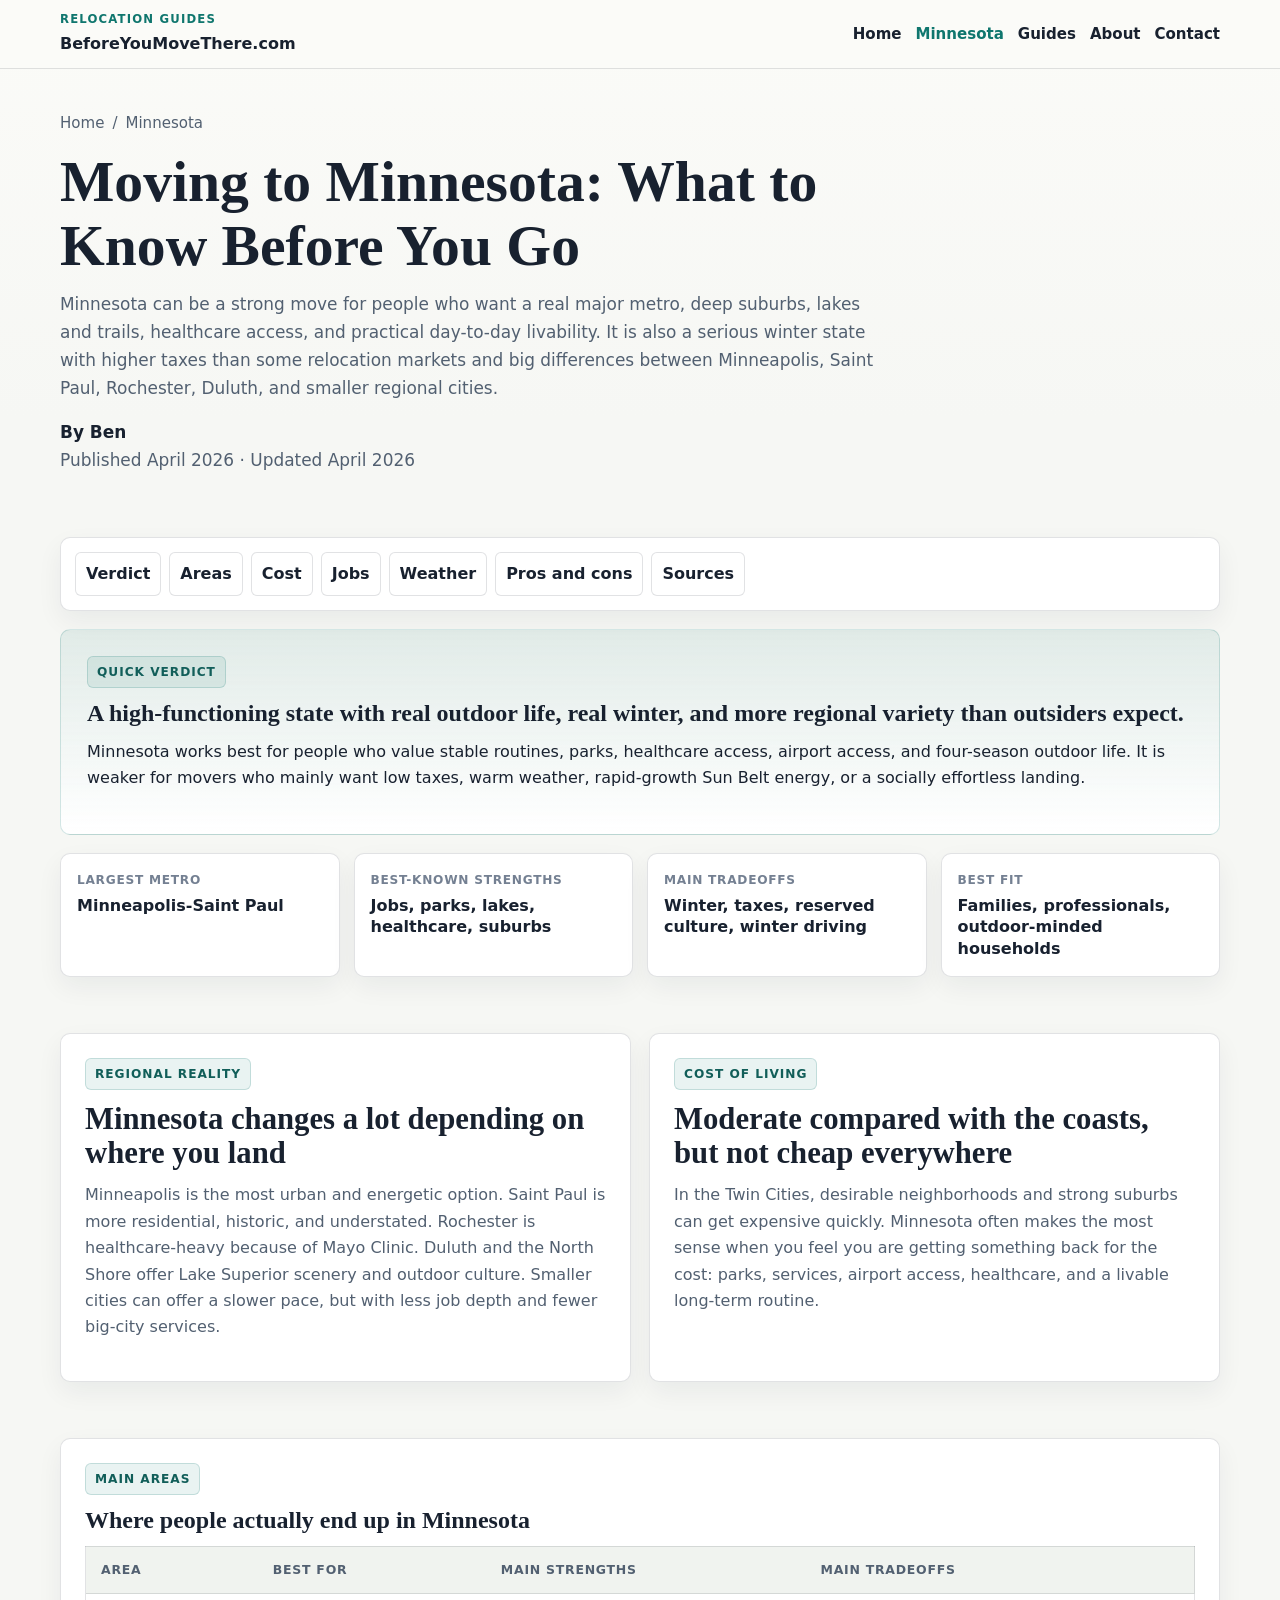
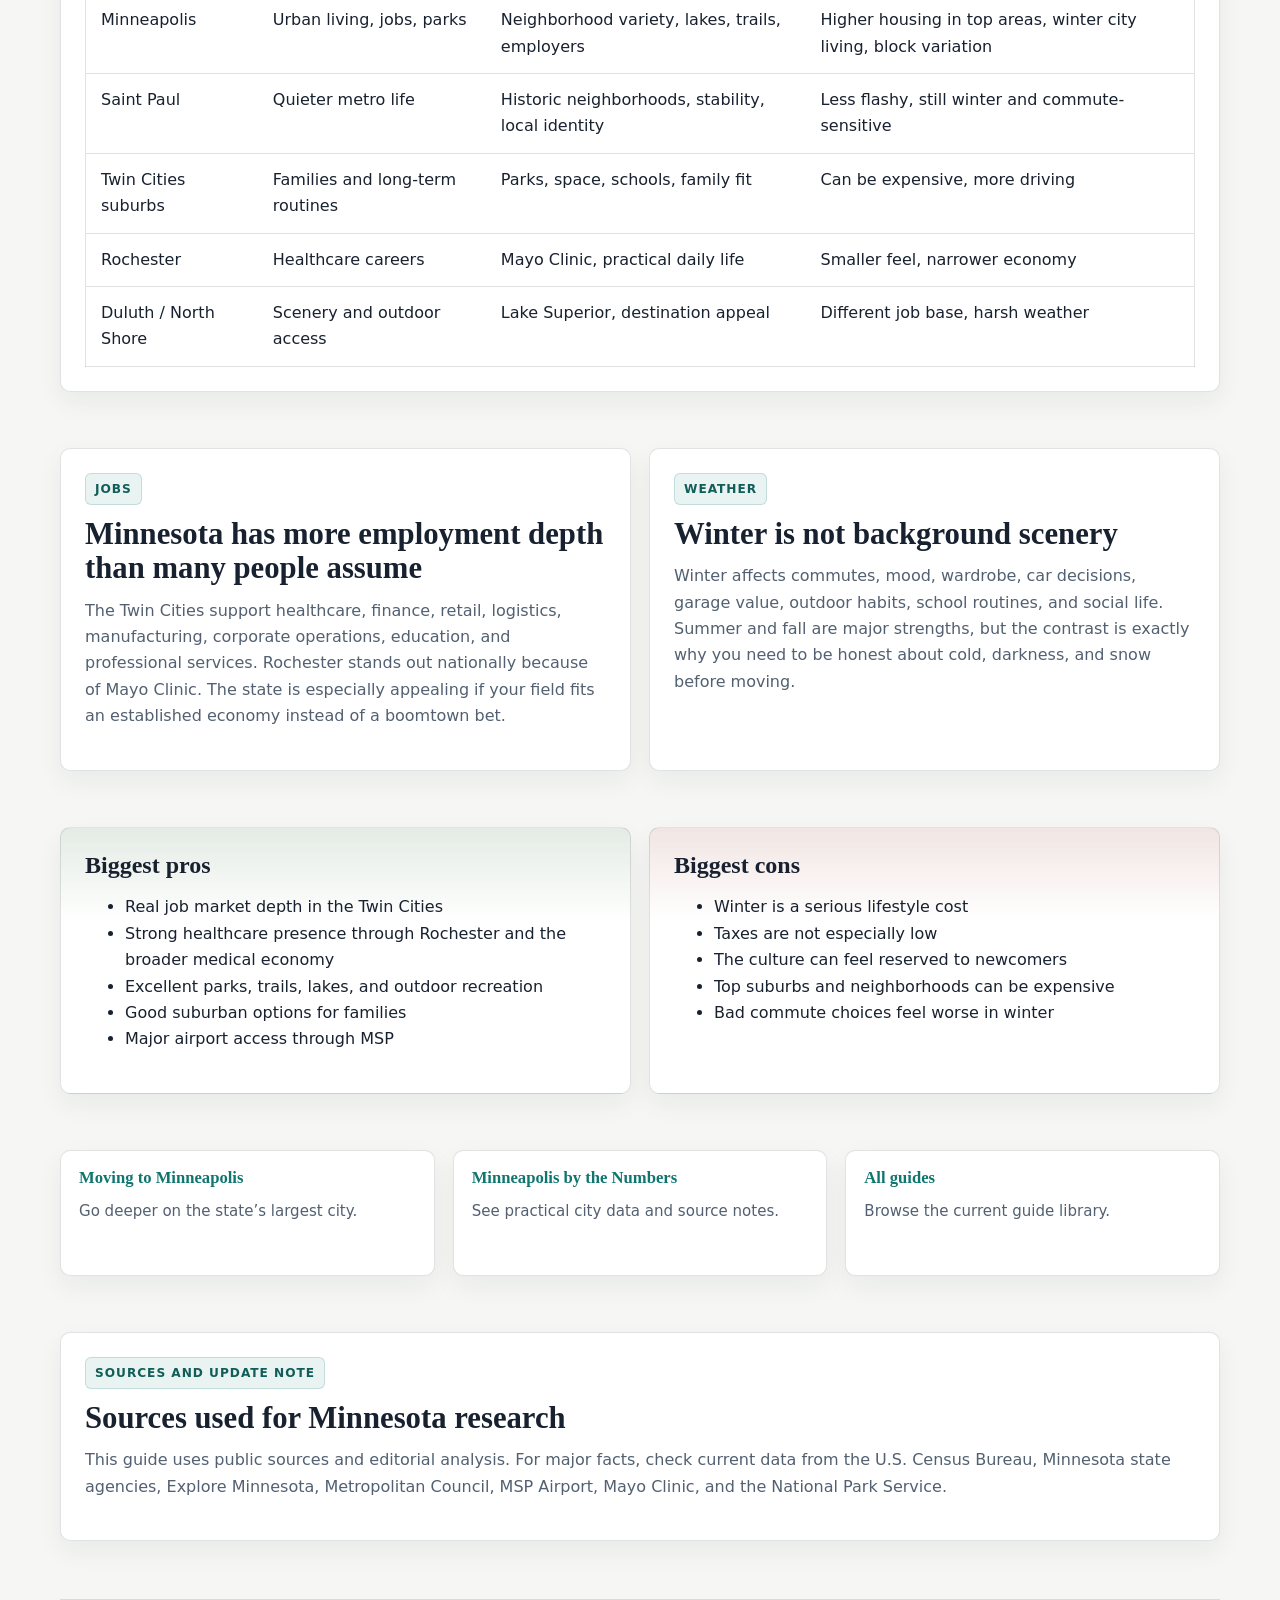
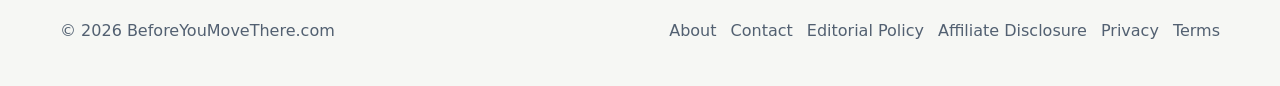
==== states/minnesota/index.html @ 9ef99ddd "Initial static site" ====
<!doctype html>
<html lang="en">
  <head>
    <meta charset="UTF-8" />
    <meta name="viewport" content="width=device-width, initial-scale=1.0" />
    <title>Moving to Minnesota: Cost, Jobs, Weather, Pros and Cons | Before You Move There</title>
    <meta name="description" content="Thinking about moving to Minnesota? Compare regions, cost of living, jobs, housing, weather, parks, taxes, and daily-life tradeoffs before you move." />
    <link rel="canonical" href="https://beforeyoumovethere.com/states/minnesota/" />
    <meta name="robots" content="index,follow" />
    <meta property="og:title" content="Moving to Minnesota: Cost, Jobs, Weather, Pros and Cons" />
    <meta property="og:description" content="A practical relocation guide to Minnesota regions, jobs, housing, weather, parks, attractions, and tradeoffs." />
    <meta property="og:type" content="article" />
    <meta property="og:url" content="https://beforeyoumovethere.com/states/minnesota/" />
    <link rel="stylesheet" href="/assets/css/main.css" />
  </head>
  <body>
    <header class="site-header">
      <div class="container header-inner">
        <a class="brand" href="/"><span class="brand-kicker">Relocation Guides</span><span class="brand-name">BeforeYouMoveThere.com</span></a>
        <nav class="nav" aria-label="Primary">
          <a href="/">Home</a>
          <a class="active" href="/states/minnesota/">Minnesota</a>
          <a href="/sitemap.html">Guides</a>
          <a href="/about.html">About</a>
          <a href="/contact.html">Contact</a>
        </nav>
      </div>
    </header>
    <main>
      <section class="page-header">
        <div class="container">
          <div class="breadcrumbs"><a href="/">Home</a><span>/</span><span>Minnesota</span></div>
          <h1>Moving to Minnesota: What to Know Before You Go</h1>
          <p>Minnesota can be a strong move for people who want a real major metro, deep suburbs, lakes and trails, healthcare access, and practical day-to-day livability. It is also a serious winter state with higher taxes than some relocation markets and big differences between Minneapolis, Saint Paul, Rochester, Duluth, and smaller regional cities.</p>
          <p class="mini-title"><strong>By Ben</strong><br />Published April 2026 · Updated April 2026</p>
        </div>
      </section>

      <section class="section">
        <div class="container section-stack">
          <nav class="toc card" aria-label="Page sections">
            <a href="#verdict">Verdict</a><a href="#areas">Areas</a><a href="#cost">Cost</a><a href="#jobs">Jobs</a><a href="#weather">Weather</a><a href="#pros-cons">Pros and cons</a><a href="#sources">Sources</a>
          </nav>
          <div class="highlight-panel" id="verdict">
            <span class="kicker">Quick verdict</span>
            <h2>A high-functioning state with real outdoor life, real winter, and more regional variety than outsiders expect.</h2>
            <p>Minnesota works best for people who value stable routines, parks, healthcare access, airport access, and four-season outdoor life. It is weaker for movers who mainly want low taxes, warm weather, rapid-growth Sun Belt energy, or a socially effortless landing.</p>
          </div>
          <div class="stat-grid">
            <div class="stat-box"><span class="stat-label">Largest metro</span><span class="stat-value">Minneapolis-Saint Paul</span></div>
            <div class="stat-box"><span class="stat-label">Best-known strengths</span><span class="stat-value">Jobs, parks, lakes, healthcare, suburbs</span></div>
            <div class="stat-box"><span class="stat-label">Main tradeoffs</span><span class="stat-value">Winter, taxes, reserved culture, winter driving</span></div>
            <div class="stat-box"><span class="stat-label">Best fit</span><span class="stat-value">Families, professionals, outdoor-minded households</span></div>
          </div>
        </div>
      </section>

      <section class="section">
        <div class="container grid-2">
          <article class="info-card prose" id="areas">
            <span class="kicker">Regional reality</span>
            <h2>Minnesota changes a lot depending on where you land</h2>
            <p>Minneapolis is the most urban and energetic option. Saint Paul is more residential, historic, and understated. Rochester is healthcare-heavy because of Mayo Clinic. Duluth and the North Shore offer Lake Superior scenery and outdoor culture. Smaller cities can offer a slower pace, but with less job depth and fewer big-city services.</p>
          </article>
          <article class="info-card prose" id="cost">
            <span class="kicker">Cost of living</span>
            <h2>Moderate compared with the coasts, but not cheap everywhere</h2>
            <p>In the Twin Cities, desirable neighborhoods and strong suburbs can get expensive quickly. Minnesota often makes the most sense when you feel you are getting something back for the cost: parks, services, airport access, healthcare, and a livable long-term routine.</p>
          </article>
        </div>
      </section>

      <section class="section">
        <div class="container">
          <div class="info-card" id="areas-table">
            <span class="kicker">Main areas</span>
            <h2>Where people actually end up in Minnesota</h2>
            <div class="data-table-wrap">
              <table class="data-table">
                <thead><tr><th>Area</th><th>Best for</th><th>Main strengths</th><th>Main tradeoffs</th></tr></thead>
                <tbody>
                  <tr><td>Minneapolis</td><td>Urban living, jobs, parks</td><td>Neighborhood variety, lakes, trails, employers</td><td>Higher housing in top areas, winter city living, block variation</td></tr>
                  <tr><td>Saint Paul</td><td>Quieter metro life</td><td>Historic neighborhoods, stability, local identity</td><td>Less flashy, still winter and commute-sensitive</td></tr>
                  <tr><td>Twin Cities suburbs</td><td>Families and long-term routines</td><td>Parks, space, schools, family fit</td><td>Can be expensive, more driving</td></tr>
                  <tr><td>Rochester</td><td>Healthcare careers</td><td>Mayo Clinic, practical daily life</td><td>Smaller feel, narrower economy</td></tr>
                  <tr><td>Duluth / North Shore</td><td>Scenery and outdoor access</td><td>Lake Superior, destination appeal</td><td>Different job base, harsh weather</td></tr>
                </tbody>
              </table>
            </div>
          </div>
        </div>
      </section>

      <section class="section">
        <div class="container grid-2">
          <article class="info-card prose" id="jobs">
            <span class="kicker">Jobs</span>
            <h2>Minnesota has more employment depth than many people assume</h2>
            <p>The Twin Cities support healthcare, finance, retail, logistics, manufacturing, corporate operations, education, and professional services. Rochester stands out nationally because of Mayo Clinic. The state is especially appealing if your field fits an established economy instead of a boomtown bet.</p>
          </article>
          <article class="info-card prose" id="weather">
            <span class="kicker">Weather</span>
            <h2>Winter is not background scenery</h2>
            <p>Winter affects commutes, mood, wardrobe, car decisions, garage value, outdoor habits, school routines, and social life. Summer and fall are major strengths, but the contrast is exactly why you need to be honest about cold, darkness, and snow before moving.</p>
          </article>
        </div>
      </section>

      <section class="section" id="pros-cons">
        <div class="container compare-grid">
          <div class="compare-card pros"><h2>Biggest pros</h2><ul><li>Real job market depth in the Twin Cities</li><li>Strong healthcare presence through Rochester and the broader medical economy</li><li>Excellent parks, trails, lakes, and outdoor recreation</li><li>Good suburban options for families</li><li>Major airport access through MSP</li></ul></div>
          <div class="compare-card cons"><h2>Biggest cons</h2><ul><li>Winter is a serious lifestyle cost</li><li>Taxes are not especially low</li><li>The culture can feel reserved to newcomers</li><li>Top suburbs and neighborhoods can be expensive</li><li>Bad commute choices feel worse in winter</li></ul></div>
        </div>
      </section>

      <section class="section">
        <div class="container grid-3">
          <article class="card topic-card"><h3><a href="/states/minnesota/minneapolis/">Moving to Minneapolis</a></h3><p>Go deeper on the state’s largest city.</p></article>
          <article class="card topic-card"><h3><a href="/states/minnesota/minneapolis-data/">Minneapolis by the Numbers</a></h3><p>See practical city data and source notes.</p></article>
          <article class="card topic-card"><h3><a href="/sitemap.html">All guides</a></h3><p>Browse the current guide library.</p></article>
        </div>
      </section>

      <section class="section" id="sources">
        <div class="container">
          <article class="info-card prose">
            <span class="kicker">Sources and update note</span>
            <h2>Sources used for Minnesota research</h2>
            <p>This guide uses public sources and editorial analysis. For major facts, check current data from the U.S. Census Bureau, Minnesota state agencies, Explore Minnesota, Metropolitan Council, MSP Airport, Mayo Clinic, and the National Park Service.</p>
          </article>
        </div>
      </section>
    </main>
    <footer class="site-footer"><div class="container footer-inner"><div>© 2026 BeforeYouMoveThere.com</div><nav class="footer-nav" aria-label="Footer"><a href="/about.html">About</a><a href="/contact.html">Contact</a><a href="/editorial-policy.html">Editorial Policy</a><a href="/affiliate-disclosure.html">Affiliate Disclosure</a><a href="/privacy.html">Privacy</a><a href="/terms.html">Terms</a></nav></div></footer>
  </body>
</html>
---- assets/css/main.css ----
:root {
  --bg: #f6f7f4;
  --bg-alt: #ffffff;
  --bg-soft: #eef3ef;
  --card: #ffffff;
  --text: #18212f;
  --muted: #526071;
  --muted-2: #748092;
  --border: rgba(24, 33, 47, 0.13);
  --border-strong: rgba(24, 33, 47, 0.22);
  --accent: #0f766e;
  --accent-dark: #115e59;
  --accent-faint: rgba(15, 118, 110, 0.09);
  --warning: #b45309;
  --warning-faint: rgba(180, 83, 9, 0.1);
  --success-faint: rgba(22, 101, 52, 0.08);
  --danger-faint: rgba(185, 28, 28, 0.08);
  --shadow-soft: 0 10px 26px rgba(24, 33, 47, 0.06);
  --radius-lg: 10px;
  --radius-md: 8px;
  --radius-sm: 6px;
  --max: 1160px;
}

*,
*::before,
*::after {
  box-sizing: border-box;
}

html {
  scroll-behavior: smooth;
}

body {
  margin: 0;
  font-family: Inter, system-ui, -apple-system, BlinkMacSystemFont, "Segoe UI", sans-serif;
  color: var(--text);
  background: linear-gradient(180deg, #fbfbf8 0%, var(--bg) 420px);
  line-height: 1.65;
}

a {
  color: var(--accent);
  text-decoration: none;
}

a:hover {
  text-decoration: underline;
}

img {
  display: block;
  max-width: 100%;
}

h1,
h2,
h3,
h4 {
  margin: 0 0 12px;
  font-family: "Source Serif 4", Georgia, serif;
  line-height: 1.12;
  letter-spacing: 0;
}

p {
  margin: 0 0 16px;
}

strong {
  color: var(--text);
}

.container {
  width: min(var(--max), calc(100% - 32px));
  margin: 0 auto;
}

.site-header {
  position: sticky;
  top: 0;
  z-index: 20;
  background: rgba(251, 251, 248, 0.94);
  border-bottom: 1px solid var(--border);
  backdrop-filter: blur(10px);
}

.header-inner {
  display: flex;
  align-items: center;
  justify-content: space-between;
  gap: 20px;
  min-height: 68px;
}

.brand {
  display: flex;
  flex-direction: column;
  gap: 2px;
}

.brand-kicker {
  color: var(--accent);
  font-size: 0.73rem;
  font-weight: 800;
  letter-spacing: 0.1em;
  text-transform: uppercase;
}

.brand-name {
  color: var(--text);
  font-weight: 850;
}

.nav,
.footer-nav {
  display: flex;
  flex-wrap: wrap;
  gap: 8px 14px;
}

.nav a {
  display: inline-flex;
  align-items: center;
  min-height: 36px;
  color: var(--text);
  font-size: 0.94rem;
  font-weight: 750;
}

.nav a.active,
.nav a:hover {
  color: var(--accent);
}

.hero {
  padding: 52px 0 24px;
}

.hero-grid {
  display: grid;
  grid-template-columns: minmax(0, 1.15fr) minmax(320px, 0.85fr);
  gap: 22px;
  align-items: start;
}

.hero-main h1,
.page-header h1 {
  max-width: 860px;
  font-size: clamp(2.15rem, 4.5vw, 4.25rem);
}

.hero-main p,
.page-header p {
  max-width: 820px;
  color: var(--muted);
  font-size: 1.06rem;
}

.kicker,
.eyebrow {
  display: inline-flex;
  width: fit-content;
  margin-bottom: 12px;
  padding: 5px 9px;
  border: 1px solid rgba(15, 118, 110, 0.18);
  border-radius: var(--radius-sm);
  background: var(--accent-faint);
  color: var(--accent-dark);
  font-size: 0.76rem;
  font-weight: 850;
  letter-spacing: 0.08em;
  text-transform: uppercase;
}

.card,
.info-card,
.compare-card,
.stat-box,
details,
.ad-slot,
.partner-box {
  background: var(--card);
  border: 1px solid var(--border);
  border-radius: var(--radius-lg);
  box-shadow: var(--shadow-soft);
}

.panel,
.info-card,
.compare-card,
.partner-box {
  padding: 24px;
}

.hero-search {
  padding: 22px;
}

.hero-search label {
  display: block;
  margin-bottom: 6px;
  color: var(--muted);
  font-size: 0.82rem;
  font-weight: 800;
  text-transform: uppercase;
  letter-spacing: 0.06em;
}

.hero-search input,
.hero-search select {
  width: 100%;
  min-height: 46px;
  margin-bottom: 12px;
  padding: 0 12px;
  border: 1px solid var(--border-strong);
  border-radius: var(--radius-md);
  color: var(--text);
  background: #fff;
  font: inherit;
}

.btn {
  display: inline-flex;
  align-items: center;
  justify-content: center;
  min-height: 44px;
  padding: 0 16px;
  border: 1px solid transparent;
  border-radius: var(--radius-md);
  font-weight: 850;
  text-decoration: none;
  cursor: pointer;
}

.btn:hover {
  text-decoration: none;
}

.btn-primary {
  background: var(--accent);
  color: #fff;
}

.btn-primary:hover {
  background: var(--accent-dark);
}

.btn-secondary {
  background: #fff;
  border-color: var(--border-strong);
  color: var(--text);
}

.hero-actions {
  display: flex;
  flex-wrap: wrap;
  gap: 10px;
  margin-top: 20px;
}

.section {
  padding: 28px 0;
}

.section-lg {
  padding: 44px 0;
}

.section-stack {
  display: grid;
  gap: 18px;
}

.section-head {
  margin-bottom: 16px;
}

.section-head h2 {
  font-size: clamp(1.5rem, 2.4vw, 2.25rem);
}

.section-head p {
  max-width: 780px;
  color: var(--muted);
}

.grid-2,
.split {
  display: grid;
  grid-template-columns: repeat(2, minmax(0, 1fr));
  gap: 18px;
}

.grid-3 {
  display: grid;
  grid-template-columns: repeat(3, minmax(0, 1fr));
  gap: 18px;
}

.grid-4 {
  display: grid;
  grid-template-columns: repeat(4, minmax(0, 1fr));
  gap: 16px;
}

.stat-grid {
  display: grid;
  grid-template-columns: repeat(4, minmax(0, 1fr));
  gap: 14px;
}

.stat-box {
  padding: 16px;
}

.stat-label {
  display: block;
  margin-bottom: 5px;
  color: var(--muted-2);
  font-size: 0.76rem;
  font-weight: 850;
  letter-spacing: 0.06em;
  text-transform: uppercase;
}

.stat-value {
  display: block;
  color: var(--text);
  font-weight: 850;
  line-height: 1.35;
}

.compare-grid {
  display: grid;
  grid-template-columns: repeat(2, minmax(0, 1fr));
  gap: 18px;
}

.pros {
  background: linear-gradient(180deg, var(--success-faint), #fff 96px);
}

.cons {
  background: linear-gradient(180deg, var(--danger-faint), #fff 96px);
}

.highlight-panel {
  padding: 26px;
  border: 1px solid rgba(15, 118, 110, 0.18);
  border-radius: var(--radius-lg);
  background: linear-gradient(180deg, var(--accent-faint), #fff);
}

.prose {
  color: var(--text);
}

.prose p,
.prose li {
  color: var(--muted);
}

.prose h2 {
  font-size: clamp(1.45rem, 2.4vw, 2rem);
}

.prose h3 {
  margin-top: 22px;
  font-size: 1.15rem;
}

.page-header {
  padding: 42px 0 18px;
}

.breadcrumbs {
  display: flex;
  flex-wrap: wrap;
  gap: 8px;
  margin-bottom: 14px;
  color: var(--muted);
  font-size: 0.94rem;
}

.breadcrumbs a {
  color: var(--muted);
}

.mini-title,
.source-note {
  color: var(--muted-2);
  font-size: 0.92rem;
}

.toc {
  display: flex;
  flex-wrap: wrap;
  gap: 8px;
  padding: 14px;
}

.toc a {
  padding: 8px 10px;
  border: 1px solid var(--border);
  border-radius: var(--radius-sm);
  background: #fff;
  color: var(--text);
  font-weight: 750;
}

.data-table-wrap {
  overflow-x: auto;
}

.data-table {
  width: 100%;
  min-width: 760px;
  border-collapse: collapse;
  background: #fff;
  border: 1px solid var(--border);
}

.data-table th,
.data-table td {
  padding: 13px 15px;
  border-bottom: 1px solid var(--border);
  text-align: left;
  vertical-align: top;
}

.data-table th {
  background: #f0f3ef;
  color: var(--muted);
  font-size: 0.78rem;
  font-weight: 850;
  letter-spacing: 0.06em;
  text-transform: uppercase;
}

.data-table tr:last-child td {
  border-bottom: 0;
}

.topic-card {
  padding: 18px;
  min-height: 126px;
}

.topic-card h3 {
  font-size: 1.04rem;
}

.topic-card p {
  color: var(--muted);
  font-size: 0.94rem;
}

.ad-slot {
  display: flex;
  align-items: center;
  justify-content: center;
  min-height: 250px;
  color: var(--muted-2);
  font-size: 0.76rem;
  font-weight: 800;
  letter-spacing: 0.08em;
  text-transform: uppercase;
}

.partner-box {
  border-color: rgba(180, 83, 9, 0.22);
  background: linear-gradient(180deg, var(--warning-faint), #fff 120px);
}

.partner-box .kicker {
  color: var(--warning);
  border-color: rgba(180, 83, 9, 0.22);
  background: var(--warning-faint);
}

.cta {
  padding: 28px;
  text-align: center;
}

.cta p {
  max-width: 780px;
  margin-left: auto;
  margin-right: auto;
  color: var(--muted);
}

.site-footer {
  padding: 30px 0 42px;
  color: var(--muted);
}

.footer-inner {
  display: flex;
  flex-wrap: wrap;
  justify-content: space-between;
  gap: 14px;
  padding-top: 18px;
  border-top: 1px solid var(--border);
}

.footer-nav a {
  color: var(--muted);
}

@media (max-width: 960px) {
  .hero-grid,
  .grid-2,
  .grid-3,
  .grid-4,
  .split,
  .compare-grid,
  .stat-grid {
    grid-template-columns: 1fr;
  }
}

@media (max-width: 720px) {
  .header-inner {
    align-items: flex-start;
    flex-direction: column;
    padding: 14px 0;
  }

  .hero {
    padding-top: 34px;
  }

  .panel,
  .info-card,
  .compare-card,
  .highlight-panel,
  .partner-box,
  .cta {
    padding: 20px;
  }
}
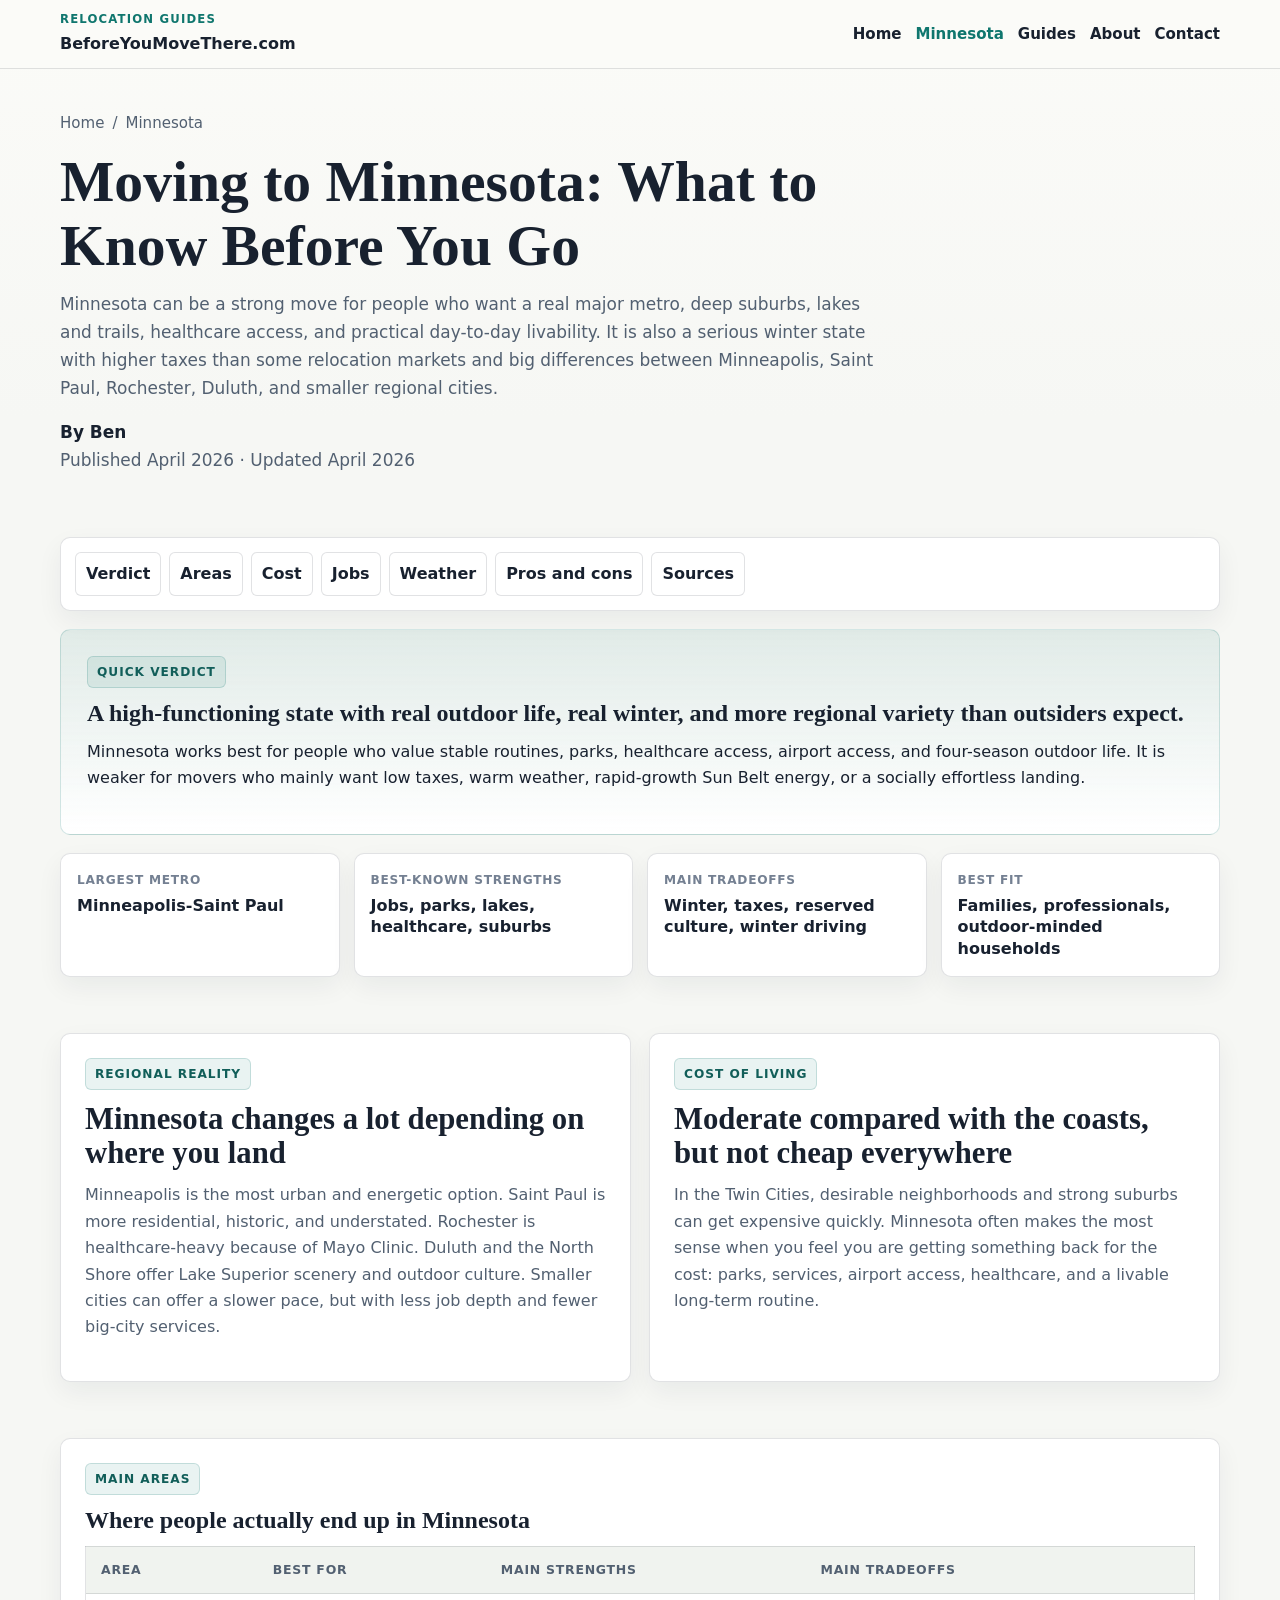
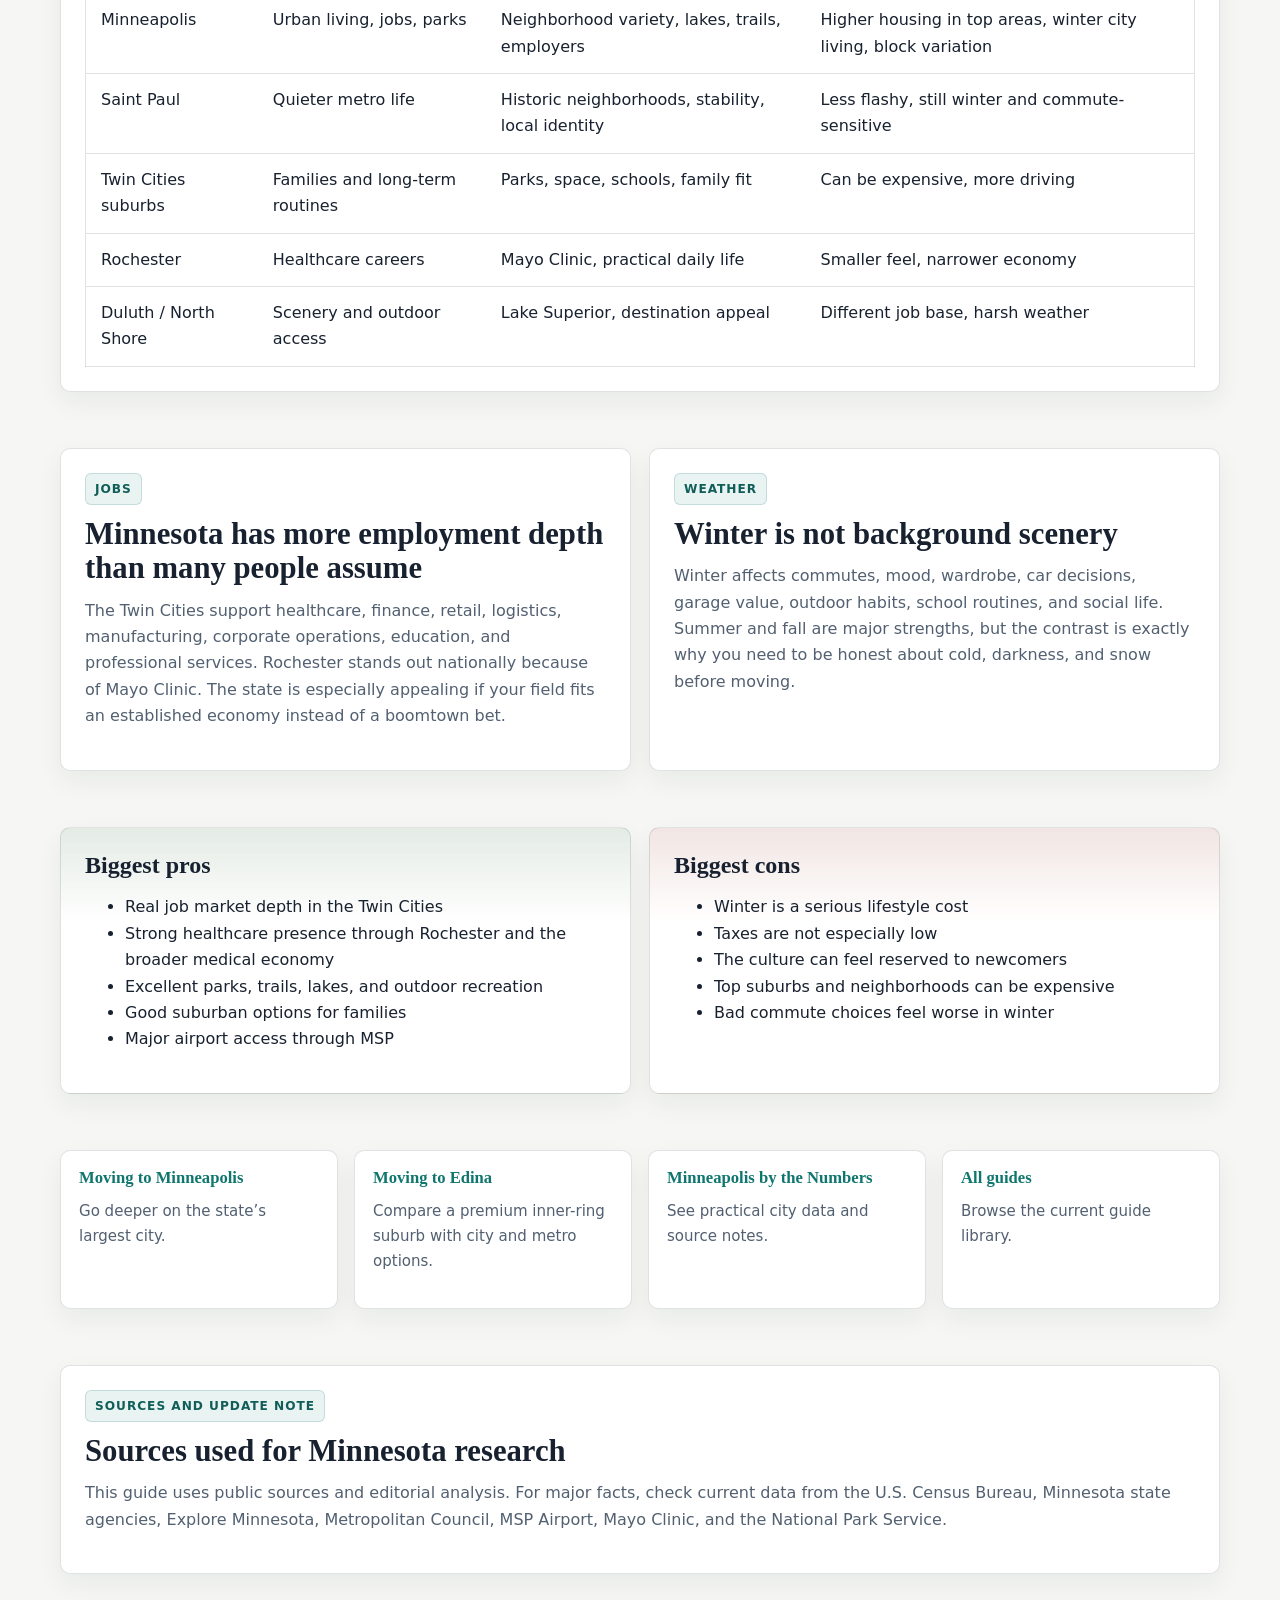
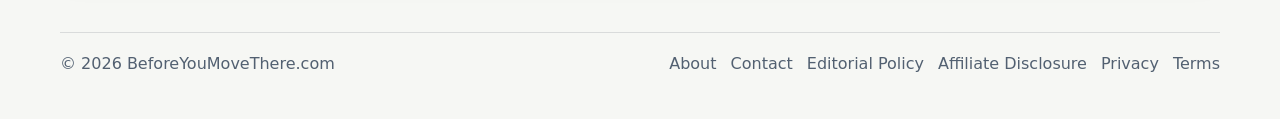
==== commit 656538e4: "Add Edina relocation guide" ====
--- a/states/minnesota/index.html
+++ b/states/minnesota/index.html
@@ -11,25 +11,25 @@
     <meta property="og:description" content="A practical relocation guide to Minnesota regions, jobs, housing, weather, parks, attractions, and tradeoffs." />
     <meta property="og:type" content="article" />
     <meta property="og:url" content="https://beforeyoumovethere.com/states/minnesota/" />
-    <link rel="stylesheet" href="/assets/css/main.css" />
+    <link rel="stylesheet" href="../../assets/css/main.css" />
   </head>
   <body>
     <header class="site-header">
       <div class="container header-inner">
-        <a class="brand" href="/"><span class="brand-kicker">Relocation Guides</span><span class="brand-name">BeforeYouMoveThere.com</span></a>
+        <a class="brand" href="../../index.html"><span class="brand-kicker">Relocation Guides</span><span class="brand-name">BeforeYouMoveThere.com</span></a>
         <nav class="nav" aria-label="Primary">
-          <a href="/">Home</a>
-          <a class="active" href="/states/minnesota/">Minnesota</a>
-          <a href="/sitemap.html">Guides</a>
-          <a href="/about.html">About</a>
-          <a href="/contact.html">Contact</a>
+          <a href="../../index.html">Home</a>
+          <a class="active" href="../../states/minnesota/index.html">Minnesota</a>
+          <a href="../../sitemap.html">Guides</a>
+          <a href="../../about.html">About</a>
+          <a href="../../contact.html">Contact</a>
         </nav>
       </div>
     </header>
     <main>
       <section class="page-header">
         <div class="container">
-          <div class="breadcrumbs"><a href="/">Home</a><span>/</span><span>Minnesota</span></div>
+          <div class="breadcrumbs"><a href="../../index.html">Home</a><span>/</span><span>Minnesota</span></div>
           <h1>Moving to Minnesota: What to Know Before You Go</h1>
           <p>Minnesota can be a strong move for people who want a real major metro, deep suburbs, lakes and trails, healthcare access, and practical day-to-day livability. It is also a serious winter state with higher taxes than some relocation markets and big differences between Minneapolis, Saint Paul, Rochester, Duluth, and smaller regional cities.</p>
           <p class="mini-title"><strong>By Ben</strong><br />Published April 2026 · Updated April 2026</p>
@@ -114,10 +114,11 @@
       </section>
 
       <section class="section">
-        <div class="container grid-3">
-          <article class="card topic-card"><h3><a href="/states/minnesota/minneapolis/">Moving to Minneapolis</a></h3><p>Go deeper on the state’s largest city.</p></article>
-          <article class="card topic-card"><h3><a href="/states/minnesota/minneapolis-data/">Minneapolis by the Numbers</a></h3><p>See practical city data and source notes.</p></article>
-          <article class="card topic-card"><h3><a href="/sitemap.html">All guides</a></h3><p>Browse the current guide library.</p></article>
+        <div class="container grid-4">
+          <article class="card topic-card"><h3><a href="../../states/minnesota/minneapolis/index.html">Moving to Minneapolis</a></h3><p>Go deeper on the state’s largest city.</p></article>
+          <article class="card topic-card"><h3><a href="../../states/minnesota/edina/index.html">Moving to Edina</a></h3><p>Compare a premium inner-ring suburb with city and metro options.</p></article>
+          <article class="card topic-card"><h3><a href="../../states/minnesota/minneapolis-data/index.html">Minneapolis by the Numbers</a></h3><p>See practical city data and source notes.</p></article>
+          <article class="card topic-card"><h3><a href="../../sitemap.html">All guides</a></h3><p>Browse the current guide library.</p></article>
         </div>
       </section>
 
@@ -131,6 +132,6 @@
         </div>
       </section>
     </main>
-    <footer class="site-footer"><div class="container footer-inner"><div>© 2026 BeforeYouMoveThere.com</div><nav class="footer-nav" aria-label="Footer"><a href="/about.html">About</a><a href="/contact.html">Contact</a><a href="/editorial-policy.html">Editorial Policy</a><a href="/affiliate-disclosure.html">Affiliate Disclosure</a><a href="/privacy.html">Privacy</a><a href="/terms.html">Terms</a></nav></div></footer>
+    <footer class="site-footer"><div class="container footer-inner"><div>© 2026 BeforeYouMoveThere.com</div><nav class="footer-nav" aria-label="Footer"><a href="../../about.html">About</a><a href="../../contact.html">Contact</a><a href="../../editorial-policy.html">Editorial Policy</a><a href="../../affiliate-disclosure.html">Affiliate Disclosure</a><a href="../../privacy.html">Privacy</a><a href="../../terms.html">Terms</a></nav></div></footer>
   </body>
 </html>
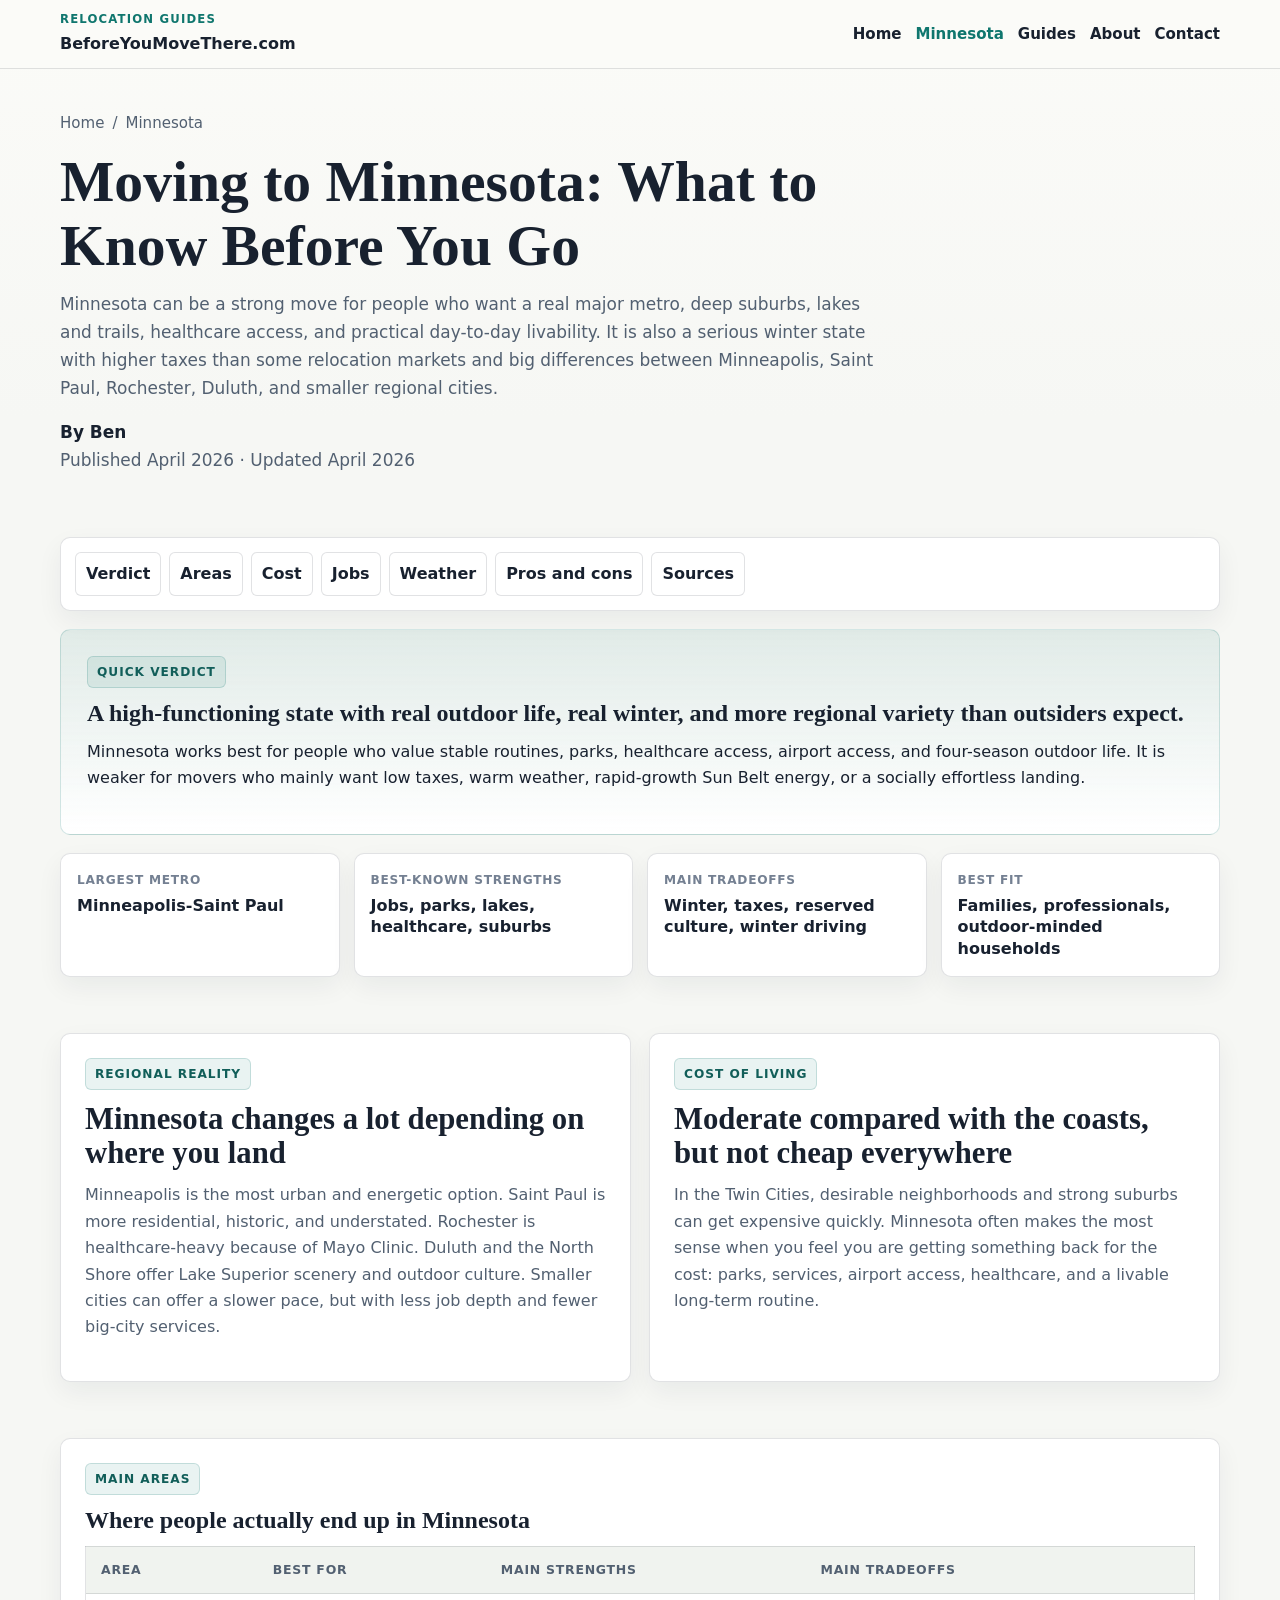
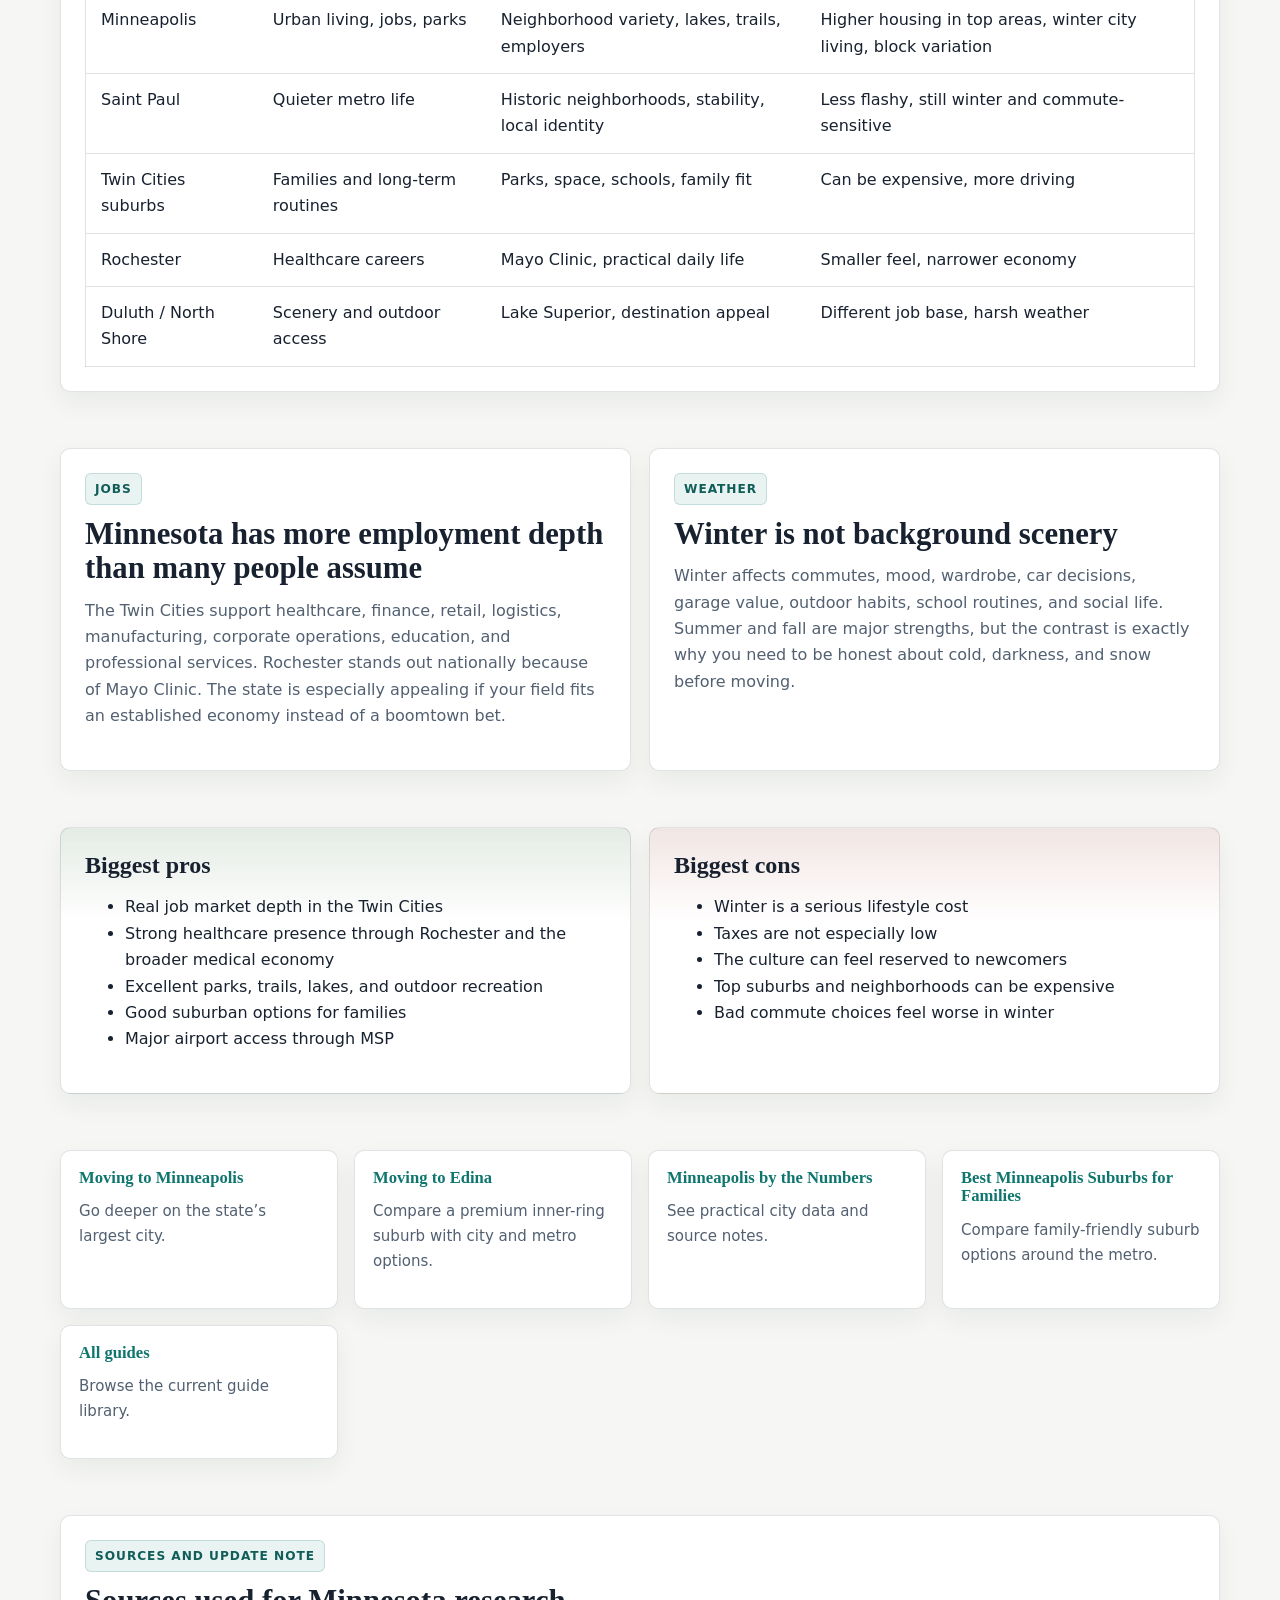
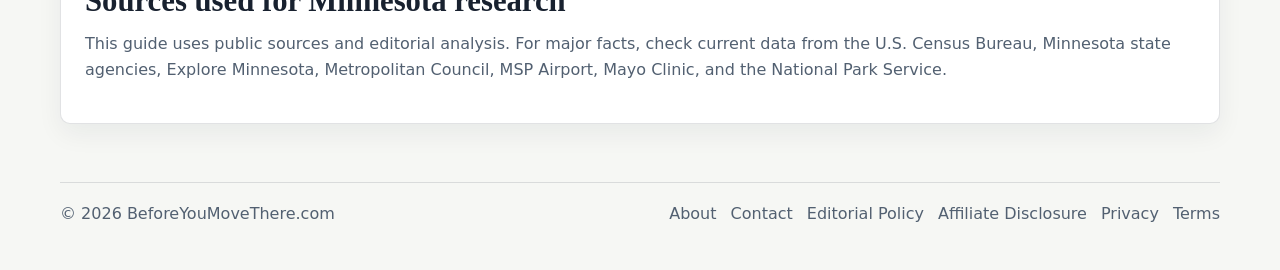
==== commit 4168fcfa: "Convert Minneapolis suburbs family guide" ====
--- a/states/minnesota/index.html
+++ b/states/minnesota/index.html
@@ -118,6 +118,7 @@
           <article class="card topic-card"><h3><a href="../../states/minnesota/minneapolis/index.html">Moving to Minneapolis</a></h3><p>Go deeper on the state’s largest city.</p></article>
           <article class="card topic-card"><h3><a href="../../states/minnesota/edina/index.html">Moving to Edina</a></h3><p>Compare a premium inner-ring suburb with city and metro options.</p></article>
           <article class="card topic-card"><h3><a href="../../states/minnesota/minneapolis-data/index.html">Minneapolis by the Numbers</a></h3><p>See practical city data and source notes.</p></article>
+          <article class="card topic-card"><h3><a href="../../suburbs/minneapolis/best-suburbs-for-families/index.html">Best Minneapolis Suburbs for Families</a></h3><p>Compare family-friendly suburb options around the metro.</p></article>
           <article class="card topic-card"><h3><a href="../../sitemap.html">All guides</a></h3><p>Browse the current guide library.</p></article>
         </div>
       </section>
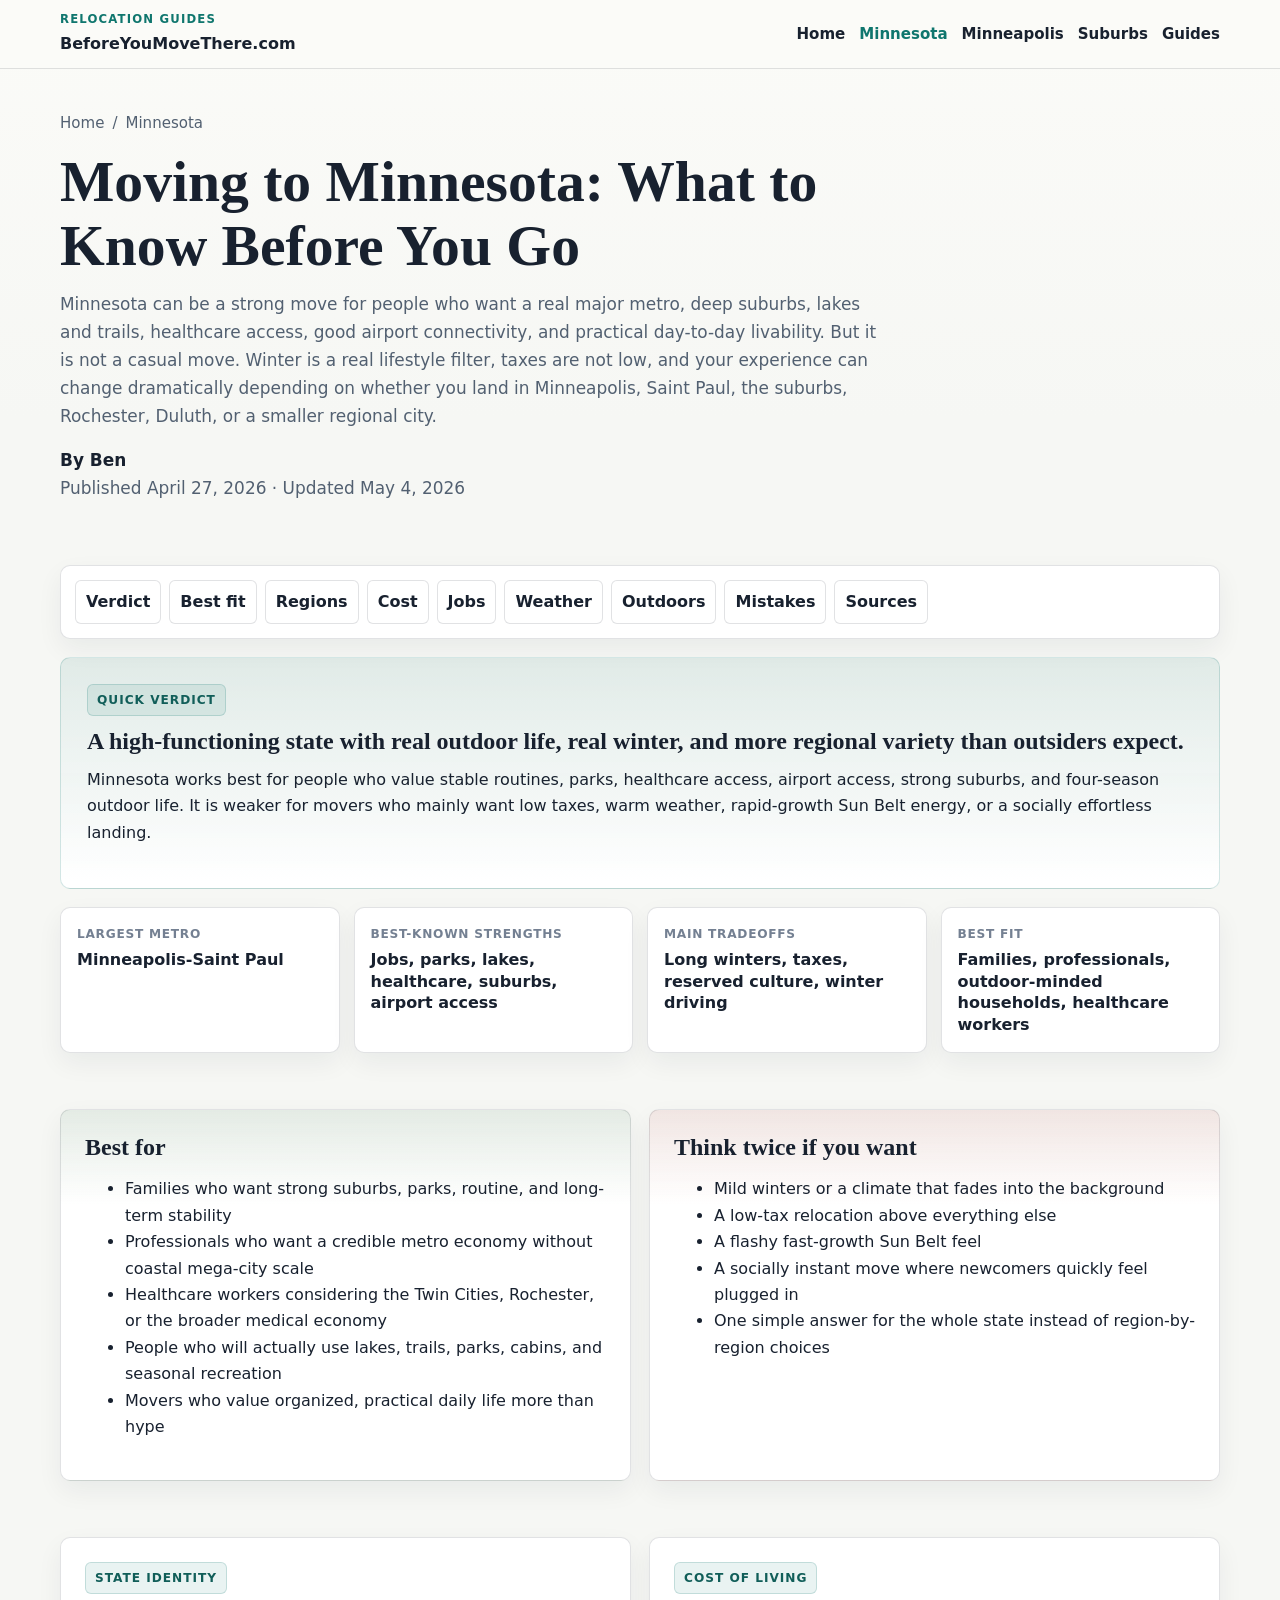
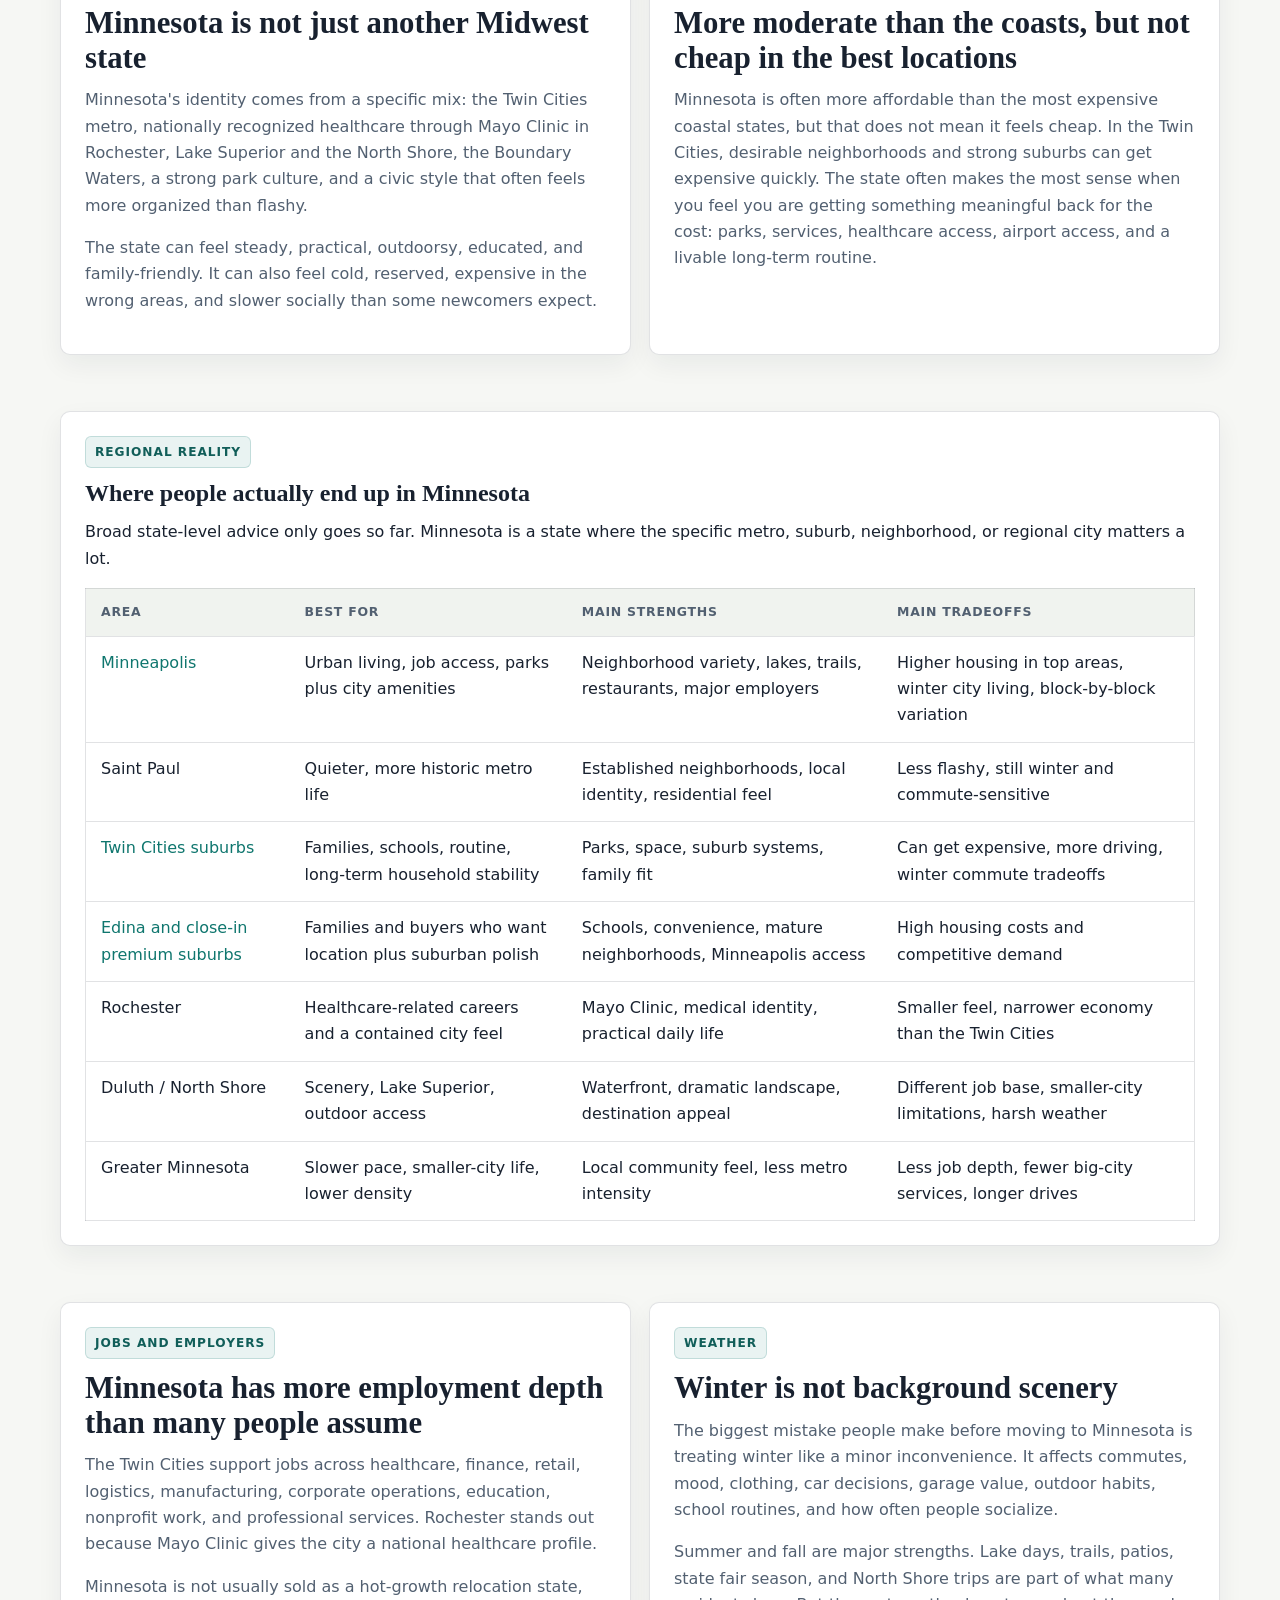
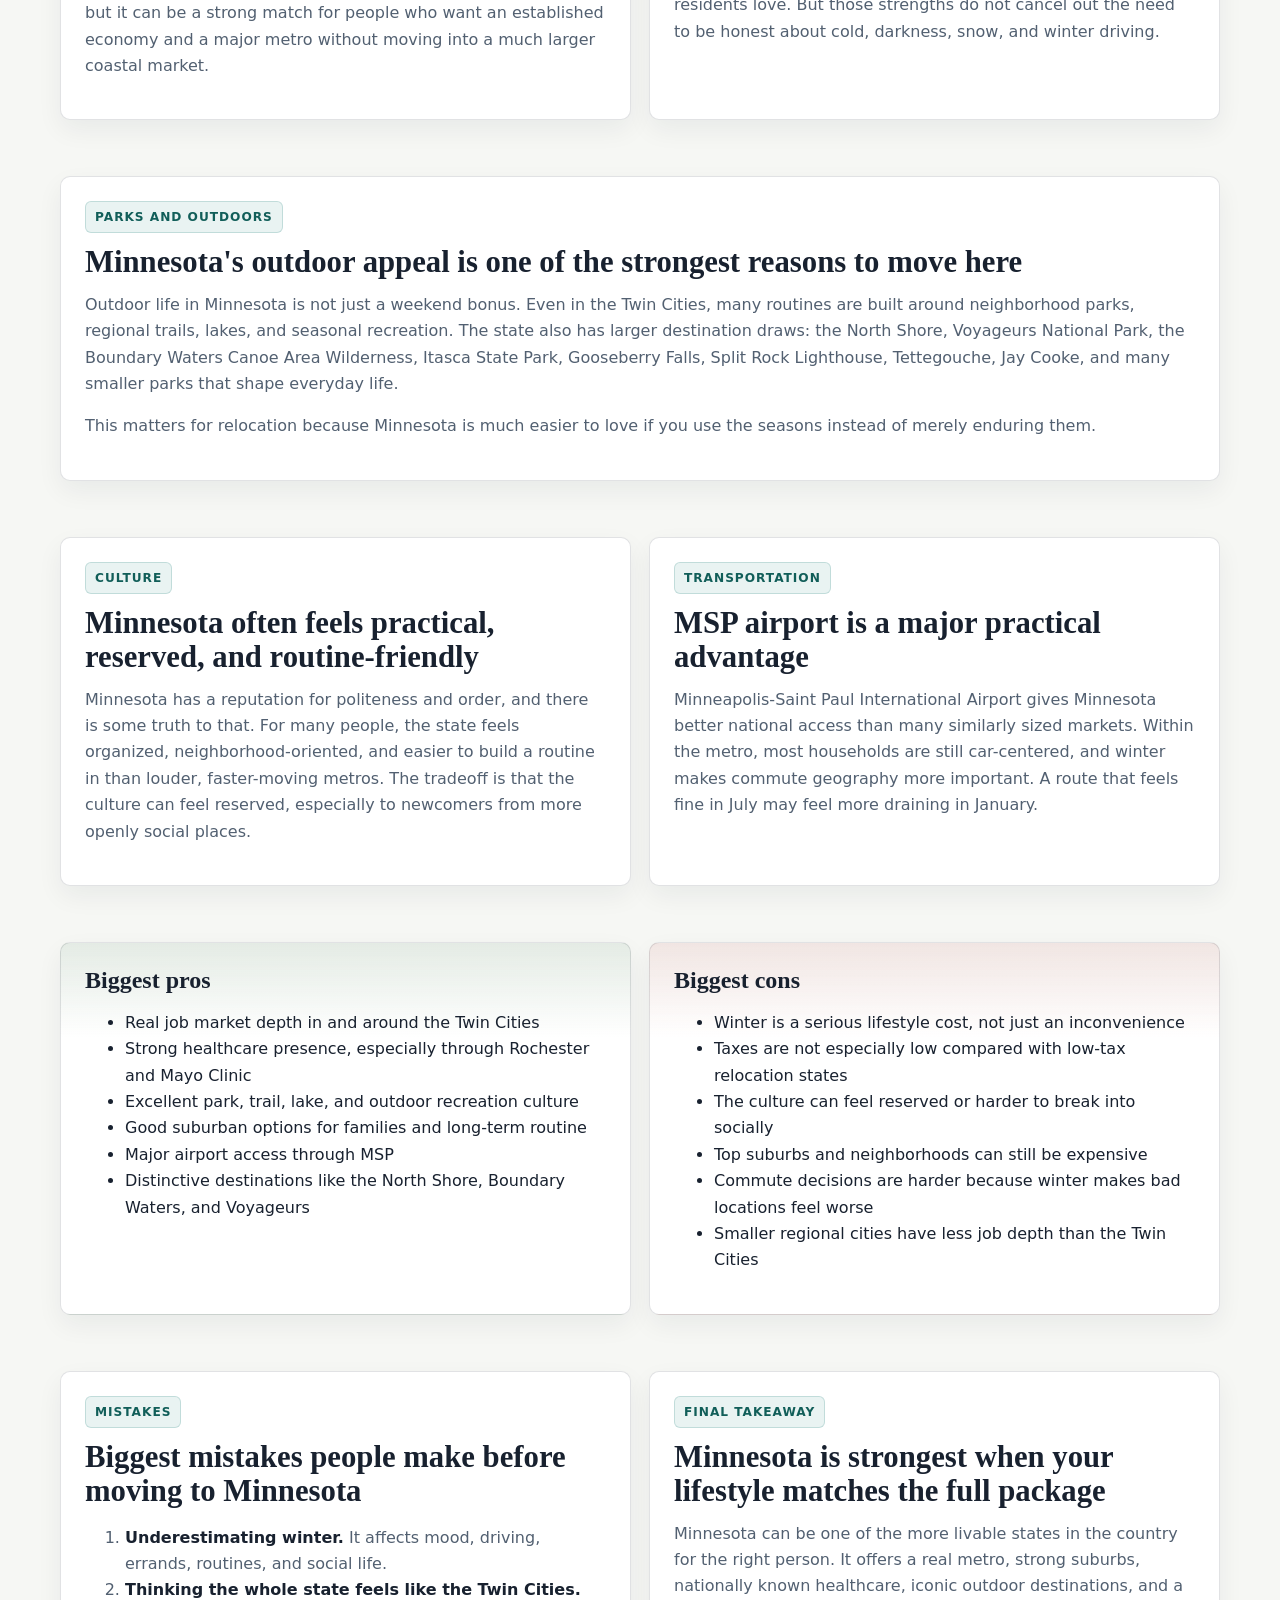
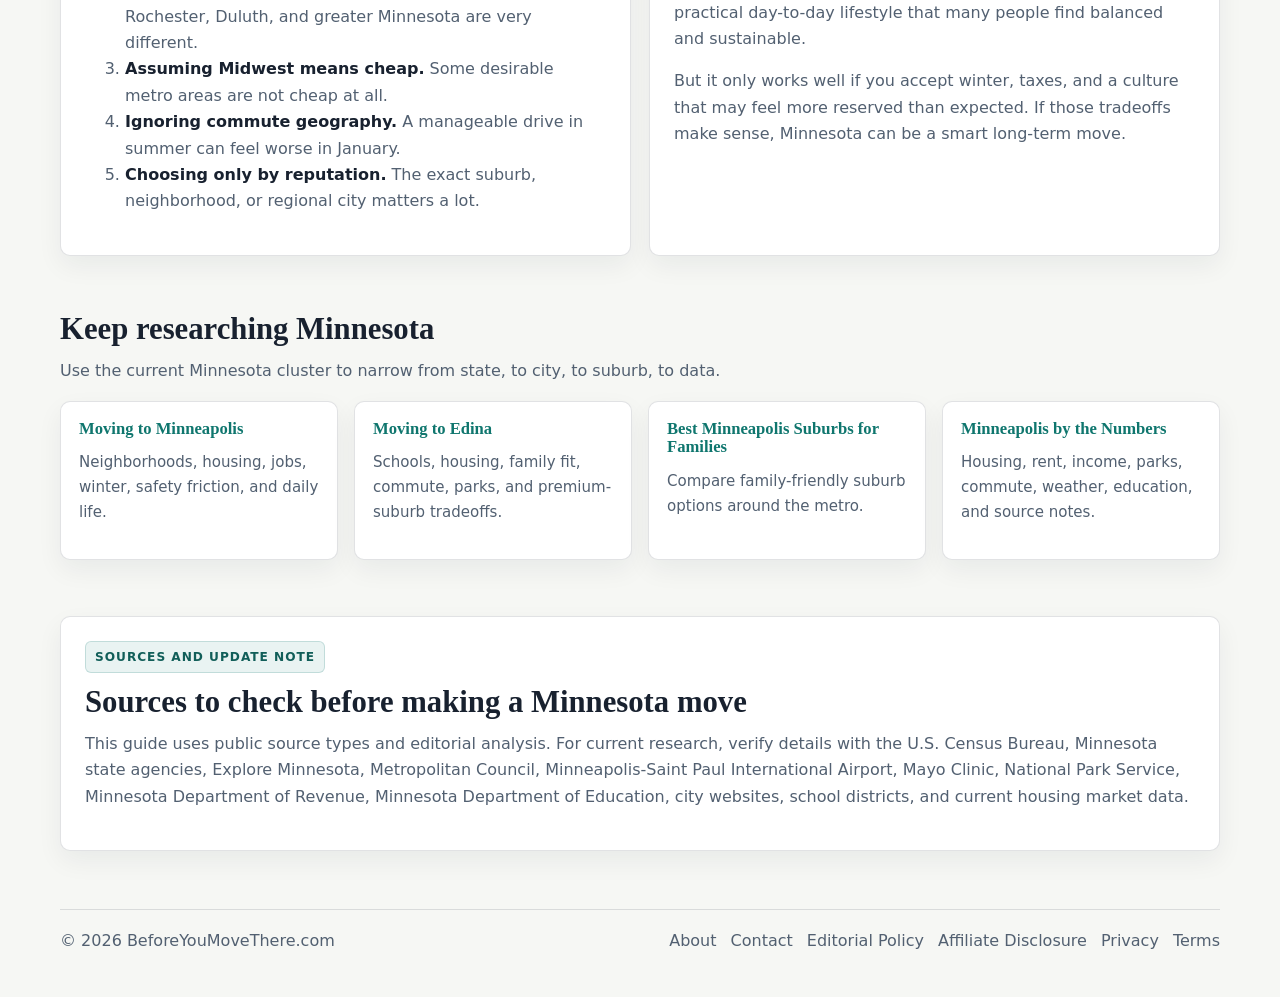
==== commit 02598967: "Improve Minnesota relocation guide" ====
--- a/states/minnesota/index.html
+++ b/states/minnesota/index.html
@@ -3,87 +3,227 @@
   <head>
     <meta charset="UTF-8" />
     <meta name="viewport" content="width=device-width, initial-scale=1.0" />
-    <title>Moving to Minnesota: Cost, Jobs, Weather, Pros and Cons | Before You Move There</title>
-    <meta name="description" content="Thinking about moving to Minnesota? Compare regions, cost of living, jobs, housing, weather, parks, taxes, and daily-life tradeoffs before you move." />
+    <title>Moving to Minnesota: Cost, Jobs, Weather, Regions and Pros and Cons | Before You Move There</title>
+    <meta name="description" content="Thinking about moving to Minnesota? Compare regions, cost of living, jobs, housing, weather, taxes, parks, major metros, suburbs, and daily-life tradeoffs before you move." />
     <link rel="canonical" href="https://beforeyoumovethere.com/states/minnesota/" />
     <meta name="robots" content="index,follow" />
-    <meta property="og:title" content="Moving to Minnesota: Cost, Jobs, Weather, Pros and Cons" />
-    <meta property="og:description" content="A practical relocation guide to Minnesota regions, jobs, housing, weather, parks, attractions, and tradeoffs." />
+    <meta property="og:title" content="Moving to Minnesota: Cost, Jobs, Weather, Regions and Pros and Cons" />
+    <meta property="og:description" content="A practical relocation guide to Minnesota regions, jobs, housing, weather, parks, attractions, taxes, and daily-life tradeoffs." />
     <meta property="og:type" content="article" />
     <meta property="og:url" content="https://beforeyoumovethere.com/states/minnesota/" />
     <link rel="stylesheet" href="../../assets/css/main.css" />
+    <script type="application/ld+json">
+      {
+        "@context": "https://schema.org",
+        "@type": "Article",
+        "headline": "Moving to Minnesota: What to Know Before You Go",
+        "description": "A practical relocation guide to Minnesota regions, jobs, housing, weather, parks, attractions, taxes, and daily-life tradeoffs.",
+        "author": { "@type": "Person", "name": "Ben" },
+        "publisher": { "@type": "Organization", "name": "BeforeYouMoveThere.com" },
+        "datePublished": "2026-04-27",
+        "dateModified": "2026-05-04",
+        "mainEntityOfPage": "https://beforeyoumovethere.com/states/minnesota/"
+      }
+    </script>
   </head>
   <body>
     <header class="site-header">
       <div class="container header-inner">
-        <a class="brand" href="../../index.html"><span class="brand-kicker">Relocation Guides</span><span class="brand-name">BeforeYouMoveThere.com</span></a>
+        <a class="brand" href="../../index.html">
+          <span class="brand-kicker">Relocation Guides</span>
+          <span class="brand-name">BeforeYouMoveThere.com</span>
+        </a>
         <nav class="nav" aria-label="Primary">
           <a href="../../index.html">Home</a>
           <a class="active" href="../../states/minnesota/index.html">Minnesota</a>
+          <a href="../../states/minnesota/minneapolis/index.html">Minneapolis</a>
+          <a href="../../suburbs/index.html">Suburbs</a>
           <a href="../../sitemap.html">Guides</a>
-          <a href="../../about.html">About</a>
-          <a href="../../contact.html">Contact</a>
         </nav>
       </div>
     </header>
+
     <main>
       <section class="page-header">
         <div class="container">
-          <div class="breadcrumbs"><a href="../../index.html">Home</a><span>/</span><span>Minnesota</span></div>
+          <div class="breadcrumbs">
+            <a href="../../index.html">Home</a>
+            <span>/</span>
+            <span>Minnesota</span>
+          </div>
           <h1>Moving to Minnesota: What to Know Before You Go</h1>
-          <p>Minnesota can be a strong move for people who want a real major metro, deep suburbs, lakes and trails, healthcare access, and practical day-to-day livability. It is also a serious winter state with higher taxes than some relocation markets and big differences between Minneapolis, Saint Paul, Rochester, Duluth, and smaller regional cities.</p>
-          <p class="mini-title"><strong>By Ben</strong><br />Published April 2026 · Updated April 2026</p>
+          <p>
+            Minnesota can be a strong move for people who want a real major metro, deep suburbs,
+            lakes and trails, healthcare access, good airport connectivity, and practical day-to-day livability.
+            But it is not a casual move. Winter is a real lifestyle filter, taxes are not low,
+            and your experience can change dramatically depending on whether you land in Minneapolis,
+            Saint Paul, the suburbs, Rochester, Duluth, or a smaller regional city.
+          </p>
+          <p class="mini-title"><strong>By Ben</strong><br />Published April 27, 2026 · Updated May 4, 2026</p>
         </div>
       </section>
 
       <section class="section">
         <div class="container section-stack">
           <nav class="toc card" aria-label="Page sections">
-            <a href="#verdict">Verdict</a><a href="#areas">Areas</a><a href="#cost">Cost</a><a href="#jobs">Jobs</a><a href="#weather">Weather</a><a href="#pros-cons">Pros and cons</a><a href="#sources">Sources</a>
+            <a href="#verdict">Verdict</a>
+            <a href="#fit">Best fit</a>
+            <a href="#regions">Regions</a>
+            <a href="#cost">Cost</a>
+            <a href="#jobs">Jobs</a>
+            <a href="#weather">Weather</a>
+            <a href="#outdoors">Outdoors</a>
+            <a href="#mistakes">Mistakes</a>
+            <a href="#sources">Sources</a>
           </nav>
+
           <div class="highlight-panel" id="verdict">
             <span class="kicker">Quick verdict</span>
             <h2>A high-functioning state with real outdoor life, real winter, and more regional variety than outsiders expect.</h2>
-            <p>Minnesota works best for people who value stable routines, parks, healthcare access, airport access, and four-season outdoor life. It is weaker for movers who mainly want low taxes, warm weather, rapid-growth Sun Belt energy, or a socially effortless landing.</p>
-          </div>
+            <p>
+              Minnesota works best for people who value stable routines, parks, healthcare access,
+              airport access, strong suburbs, and four-season outdoor life. It is weaker for movers
+              who mainly want low taxes, warm weather, rapid-growth Sun Belt energy, or a socially effortless landing.
+            </p>
+          </div>
+
           <div class="stat-grid">
-            <div class="stat-box"><span class="stat-label">Largest metro</span><span class="stat-value">Minneapolis-Saint Paul</span></div>
-            <div class="stat-box"><span class="stat-label">Best-known strengths</span><span class="stat-value">Jobs, parks, lakes, healthcare, suburbs</span></div>
-            <div class="stat-box"><span class="stat-label">Main tradeoffs</span><span class="stat-value">Winter, taxes, reserved culture, winter driving</span></div>
-            <div class="stat-box"><span class="stat-label">Best fit</span><span class="stat-value">Families, professionals, outdoor-minded households</span></div>
+            <div class="stat-box">
+              <span class="stat-label">Largest metro</span>
+              <span class="stat-value">Minneapolis-Saint Paul</span>
+            </div>
+            <div class="stat-box">
+              <span class="stat-label">Best-known strengths</span>
+              <span class="stat-value">Jobs, parks, lakes, healthcare, suburbs, airport access</span>
+            </div>
+            <div class="stat-box">
+              <span class="stat-label">Main tradeoffs</span>
+              <span class="stat-value">Long winters, taxes, reserved culture, winter driving</span>
+            </div>
+            <div class="stat-box">
+              <span class="stat-label">Best fit</span>
+              <span class="stat-value">Families, professionals, outdoor-minded households, healthcare workers</span>
+            </div>
+          </div>
+        </div>
+      </section>
+
+      <section class="section" id="fit">
+        <div class="container compare-grid">
+          <div class="compare-card pros">
+            <h2>Best for</h2>
+            <ul>
+              <li>Families who want strong suburbs, parks, routine, and long-term stability</li>
+              <li>Professionals who want a credible metro economy without coastal mega-city scale</li>
+              <li>Healthcare workers considering the Twin Cities, Rochester, or the broader medical economy</li>
+              <li>People who will actually use lakes, trails, parks, cabins, and seasonal recreation</li>
+              <li>Movers who value organized, practical daily life more than hype</li>
+            </ul>
+          </div>
+          <div class="compare-card cons">
+            <h2>Think twice if you want</h2>
+            <ul>
+              <li>Mild winters or a climate that fades into the background</li>
+              <li>A low-tax relocation above everything else</li>
+              <li>A flashy fast-growth Sun Belt feel</li>
+              <li>A socially instant move where newcomers quickly feel plugged in</li>
+              <li>One simple answer for the whole state instead of region-by-region choices</li>
+            </ul>
           </div>
         </div>
       </section>
 
       <section class="section">
         <div class="container grid-2">
-          <article class="info-card prose" id="areas">
-            <span class="kicker">Regional reality</span>
-            <h2>Minnesota changes a lot depending on where you land</h2>
-            <p>Minneapolis is the most urban and energetic option. Saint Paul is more residential, historic, and understated. Rochester is healthcare-heavy because of Mayo Clinic. Duluth and the North Shore offer Lake Superior scenery and outdoor culture. Smaller cities can offer a slower pace, but with less job depth and fewer big-city services.</p>
-          </article>
+          <article class="info-card prose">
+            <span class="kicker">State identity</span>
+            <h2>Minnesota is not just another Midwest state</h2>
+            <p>
+              Minnesota's identity comes from a specific mix: the Twin Cities metro,
+              nationally recognized healthcare through Mayo Clinic in Rochester, Lake Superior and the North Shore,
+              the Boundary Waters, a strong park culture, and a civic style that often feels more organized than flashy.
+            </p>
+            <p>
+              The state can feel steady, practical, outdoorsy, educated, and family-friendly.
+              It can also feel cold, reserved, expensive in the wrong areas, and slower socially than some newcomers expect.
+            </p>
+          </article>
+
           <article class="info-card prose" id="cost">
             <span class="kicker">Cost of living</span>
-            <h2>Moderate compared with the coasts, but not cheap everywhere</h2>
-            <p>In the Twin Cities, desirable neighborhoods and strong suburbs can get expensive quickly. Minnesota often makes the most sense when you feel you are getting something back for the cost: parks, services, airport access, healthcare, and a livable long-term routine.</p>
-          </article>
-        </div>
-      </section>
-
-      <section class="section">
+            <h2>More moderate than the coasts, but not cheap in the best locations</h2>
+            <p>
+              Minnesota is often more affordable than the most expensive coastal states, but that does not mean it feels cheap.
+              In the Twin Cities, desirable neighborhoods and strong suburbs can get expensive quickly.
+              The state often makes the most sense when you feel you are getting something meaningful back for the cost:
+              parks, services, healthcare access, airport access, and a livable long-term routine.
+            </p>
+          </article>
+        </div>
+      </section>
+
+      <section class="section" id="regions">
         <div class="container">
-          <div class="info-card" id="areas-table">
-            <span class="kicker">Main areas</span>
+          <div class="info-card">
+            <span class="kicker">Regional reality</span>
             <h2>Where people actually end up in Minnesota</h2>
+            <p>
+              Broad state-level advice only goes so far. Minnesota is a state where the specific metro,
+              suburb, neighborhood, or regional city matters a lot.
+            </p>
             <div class="data-table-wrap">
               <table class="data-table">
-                <thead><tr><th>Area</th><th>Best for</th><th>Main strengths</th><th>Main tradeoffs</th></tr></thead>
+                <thead>
+                  <tr>
+                    <th>Area</th>
+                    <th>Best for</th>
+                    <th>Main strengths</th>
+                    <th>Main tradeoffs</th>
+                  </tr>
+                </thead>
                 <tbody>
-                  <tr><td>Minneapolis</td><td>Urban living, jobs, parks</td><td>Neighborhood variety, lakes, trails, employers</td><td>Higher housing in top areas, winter city living, block variation</td></tr>
-                  <tr><td>Saint Paul</td><td>Quieter metro life</td><td>Historic neighborhoods, stability, local identity</td><td>Less flashy, still winter and commute-sensitive</td></tr>
-                  <tr><td>Twin Cities suburbs</td><td>Families and long-term routines</td><td>Parks, space, schools, family fit</td><td>Can be expensive, more driving</td></tr>
-                  <tr><td>Rochester</td><td>Healthcare careers</td><td>Mayo Clinic, practical daily life</td><td>Smaller feel, narrower economy</td></tr>
-                  <tr><td>Duluth / North Shore</td><td>Scenery and outdoor access</td><td>Lake Superior, destination appeal</td><td>Different job base, harsh weather</td></tr>
+                  <tr>
+                    <td><a href="../../states/minnesota/minneapolis/index.html">Minneapolis</a></td>
+                    <td>Urban living, job access, parks plus city amenities</td>
+                    <td>Neighborhood variety, lakes, trails, restaurants, major employers</td>
+                    <td>Higher housing in top areas, winter city living, block-by-block variation</td>
+                  </tr>
+                  <tr>
+                    <td>Saint Paul</td>
+                    <td>Quieter, more historic metro life</td>
+                    <td>Established neighborhoods, local identity, residential feel</td>
+                    <td>Less flashy, still winter and commute-sensitive</td>
+                  </tr>
+                  <tr>
+                    <td><a href="../../suburbs/minneapolis/best-suburbs-for-families/index.html">Twin Cities suburbs</a></td>
+                    <td>Families, schools, routine, long-term household stability</td>
+                    <td>Parks, space, suburb systems, family fit</td>
+                    <td>Can get expensive, more driving, winter commute tradeoffs</td>
+                  </tr>
+                  <tr>
+                    <td><a href="../../states/minnesota/edina/index.html">Edina and close-in premium suburbs</a></td>
+                    <td>Families and buyers who want location plus suburban polish</td>
+                    <td>Schools, convenience, mature neighborhoods, Minneapolis access</td>
+                    <td>High housing costs and competitive demand</td>
+                  </tr>
+                  <tr>
+                    <td>Rochester</td>
+                    <td>Healthcare-related careers and a contained city feel</td>
+                    <td>Mayo Clinic, medical identity, practical daily life</td>
+                    <td>Smaller feel, narrower economy than the Twin Cities</td>
+                  </tr>
+                  <tr>
+                    <td>Duluth / North Shore</td>
+                    <td>Scenery, Lake Superior, outdoor access</td>
+                    <td>Waterfront, dramatic landscape, destination appeal</td>
+                    <td>Different job base, smaller-city limitations, harsh weather</td>
+                  </tr>
+                  <tr>
+                    <td>Greater Minnesota</td>
+                    <td>Slower pace, smaller-city life, lower density</td>
+                    <td>Local community feel, less metro intensity</td>
+                    <td>Less job depth, fewer big-city services, longer drives</td>
+                  </tr>
                 </tbody>
               </table>
             </div>
@@ -94,32 +234,161 @@
       <section class="section">
         <div class="container grid-2">
           <article class="info-card prose" id="jobs">
-            <span class="kicker">Jobs</span>
+            <span class="kicker">Jobs and employers</span>
             <h2>Minnesota has more employment depth than many people assume</h2>
-            <p>The Twin Cities support healthcare, finance, retail, logistics, manufacturing, corporate operations, education, and professional services. Rochester stands out nationally because of Mayo Clinic. The state is especially appealing if your field fits an established economy instead of a boomtown bet.</p>
-          </article>
+            <p>
+              The Twin Cities support jobs across healthcare, finance, retail, logistics, manufacturing,
+              corporate operations, education, nonprofit work, and professional services.
+              Rochester stands out because Mayo Clinic gives the city a national healthcare profile.
+            </p>
+            <p>
+              Minnesota is not usually sold as a hot-growth relocation state, but it can be a strong match
+              for people who want an established economy and a major metro without moving into a much larger coastal market.
+            </p>
+          </article>
+
           <article class="info-card prose" id="weather">
             <span class="kicker">Weather</span>
             <h2>Winter is not background scenery</h2>
-            <p>Winter affects commutes, mood, wardrobe, car decisions, garage value, outdoor habits, school routines, and social life. Summer and fall are major strengths, but the contrast is exactly why you need to be honest about cold, darkness, and snow before moving.</p>
+            <p>
+              The biggest mistake people make before moving to Minnesota is treating winter like a minor inconvenience.
+              It affects commutes, mood, clothing, car decisions, garage value, outdoor habits, school routines,
+              and how often people socialize.
+            </p>
+            <p>
+              Summer and fall are major strengths. Lake days, trails, patios, state fair season, and North Shore trips
+              are part of what many residents love. But those strengths do not cancel out the need to be honest about cold,
+              darkness, snow, and winter driving.
+            </p>
+          </article>
+        </div>
+      </section>
+
+      <section class="section" id="outdoors">
+        <div class="container">
+          <article class="info-card prose">
+            <span class="kicker">Parks and outdoors</span>
+            <h2>Minnesota's outdoor appeal is one of the strongest reasons to move here</h2>
+            <p>
+              Outdoor life in Minnesota is not just a weekend bonus. Even in the Twin Cities,
+              many routines are built around neighborhood parks, regional trails, lakes, and seasonal recreation.
+              The state also has larger destination draws: the North Shore, Voyageurs National Park,
+              the Boundary Waters Canoe Area Wilderness, Itasca State Park, Gooseberry Falls,
+              Split Rock Lighthouse, Tettegouche, Jay Cooke, and many smaller parks that shape everyday life.
+            </p>
+            <p>
+              This matters for relocation because Minnesota is much easier to love if you use the seasons instead of merely enduring them.
+            </p>
+          </article>
+        </div>
+      </section>
+
+      <section class="section">
+        <div class="container grid-2">
+          <article class="info-card prose">
+            <span class="kicker">Culture</span>
+            <h2>Minnesota often feels practical, reserved, and routine-friendly</h2>
+            <p>
+              Minnesota has a reputation for politeness and order, and there is some truth to that.
+              For many people, the state feels organized, neighborhood-oriented, and easier to build a routine in
+              than louder, faster-moving metros. The tradeoff is that the culture can feel reserved,
+              especially to newcomers from more openly social places.
+            </p>
+          </article>
+
+          <article class="info-card prose">
+            <span class="kicker">Transportation</span>
+            <h2>MSP airport is a major practical advantage</h2>
+            <p>
+              Minneapolis-Saint Paul International Airport gives Minnesota better national access than many similarly sized markets.
+              Within the metro, most households are still car-centered, and winter makes commute geography more important.
+              A route that feels fine in July may feel more draining in January.
+            </p>
           </article>
         </div>
       </section>
 
       <section class="section" id="pros-cons">
         <div class="container compare-grid">
-          <div class="compare-card pros"><h2>Biggest pros</h2><ul><li>Real job market depth in the Twin Cities</li><li>Strong healthcare presence through Rochester and the broader medical economy</li><li>Excellent parks, trails, lakes, and outdoor recreation</li><li>Good suburban options for families</li><li>Major airport access through MSP</li></ul></div>
-          <div class="compare-card cons"><h2>Biggest cons</h2><ul><li>Winter is a serious lifestyle cost</li><li>Taxes are not especially low</li><li>The culture can feel reserved to newcomers</li><li>Top suburbs and neighborhoods can be expensive</li><li>Bad commute choices feel worse in winter</li></ul></div>
+          <div class="compare-card pros">
+            <h2>Biggest pros</h2>
+            <ul>
+              <li>Real job market depth in and around the Twin Cities</li>
+              <li>Strong healthcare presence, especially through Rochester and Mayo Clinic</li>
+              <li>Excellent park, trail, lake, and outdoor recreation culture</li>
+              <li>Good suburban options for families and long-term routine</li>
+              <li>Major airport access through MSP</li>
+              <li>Distinctive destinations like the North Shore, Boundary Waters, and Voyageurs</li>
+            </ul>
+          </div>
+          <div class="compare-card cons">
+            <h2>Biggest cons</h2>
+            <ul>
+              <li>Winter is a serious lifestyle cost, not just an inconvenience</li>
+              <li>Taxes are not especially low compared with low-tax relocation states</li>
+              <li>The culture can feel reserved or harder to break into socially</li>
+              <li>Top suburbs and neighborhoods can still be expensive</li>
+              <li>Commute decisions are harder because winter makes bad locations feel worse</li>
+              <li>Smaller regional cities have less job depth than the Twin Cities</li>
+            </ul>
+          </div>
+        </div>
+      </section>
+
+      <section class="section" id="mistakes">
+        <div class="container grid-2">
+          <article class="info-card prose">
+            <span class="kicker">Mistakes</span>
+            <h2>Biggest mistakes people make before moving to Minnesota</h2>
+            <ol>
+              <li><strong>Underestimating winter.</strong> It affects mood, driving, errands, routines, and social life.</li>
+              <li><strong>Thinking the whole state feels like the Twin Cities.</strong> Rochester, Duluth, and greater Minnesota are very different.</li>
+              <li><strong>Assuming Midwest means cheap.</strong> Some desirable metro areas are not cheap at all.</li>
+              <li><strong>Ignoring commute geography.</strong> A manageable drive in summer can feel worse in January.</li>
+              <li><strong>Choosing only by reputation.</strong> The exact suburb, neighborhood, or regional city matters a lot.</li>
+            </ol>
+          </article>
+
+          <article class="info-card prose">
+            <span class="kicker">Final takeaway</span>
+            <h2>Minnesota is strongest when your lifestyle matches the full package</h2>
+            <p>
+              Minnesota can be one of the more livable states in the country for the right person.
+              It offers a real metro, strong suburbs, nationally known healthcare, iconic outdoor destinations,
+              and a practical day-to-day lifestyle that many people find balanced and sustainable.
+            </p>
+            <p>
+              But it only works well if you accept winter, taxes, and a culture that may feel more reserved than expected.
+              If those tradeoffs make sense, Minnesota can be a smart long-term move.
+            </p>
+          </article>
         </div>
       </section>
 
       <section class="section">
-        <div class="container grid-4">
-          <article class="card topic-card"><h3><a href="../../states/minnesota/minneapolis/index.html">Moving to Minneapolis</a></h3><p>Go deeper on the state’s largest city.</p></article>
-          <article class="card topic-card"><h3><a href="../../states/minnesota/edina/index.html">Moving to Edina</a></h3><p>Compare a premium inner-ring suburb with city and metro options.</p></article>
-          <article class="card topic-card"><h3><a href="../../states/minnesota/minneapolis-data/index.html">Minneapolis by the Numbers</a></h3><p>See practical city data and source notes.</p></article>
-          <article class="card topic-card"><h3><a href="../../suburbs/minneapolis/best-suburbs-for-families/index.html">Best Minneapolis Suburbs for Families</a></h3><p>Compare family-friendly suburb options around the metro.</p></article>
-          <article class="card topic-card"><h3><a href="../../sitemap.html">All guides</a></h3><p>Browse the current guide library.</p></article>
+        <div class="container">
+          <div class="section-head">
+            <h2>Keep researching Minnesota</h2>
+            <p>Use the current Minnesota cluster to narrow from state, to city, to suburb, to data.</p>
+          </div>
+          <div class="grid-4">
+            <article class="card topic-card">
+              <h3><a href="../../states/minnesota/minneapolis/index.html">Moving to Minneapolis</a></h3>
+              <p>Neighborhoods, housing, jobs, winter, safety friction, and daily life.</p>
+            </article>
+            <article class="card topic-card">
+              <h3><a href="../../states/minnesota/edina/index.html">Moving to Edina</a></h3>
+              <p>Schools, housing, family fit, commute, parks, and premium-suburb tradeoffs.</p>
+            </article>
+            <article class="card topic-card">
+              <h3><a href="../../suburbs/minneapolis/best-suburbs-for-families/index.html">Best Minneapolis Suburbs for Families</a></h3>
+              <p>Compare family-friendly suburb options around the metro.</p>
+            </article>
+            <article class="card topic-card">
+              <h3><a href="../../states/minnesota/minneapolis-data/index.html">Minneapolis by the Numbers</a></h3>
+              <p>Housing, rent, income, parks, commute, weather, education, and source notes.</p>
+            </article>
+          </div>
         </div>
       </section>
 
@@ -127,12 +396,30 @@
         <div class="container">
           <article class="info-card prose">
             <span class="kicker">Sources and update note</span>
-            <h2>Sources used for Minnesota research</h2>
-            <p>This guide uses public sources and editorial analysis. For major facts, check current data from the U.S. Census Bureau, Minnesota state agencies, Explore Minnesota, Metropolitan Council, MSP Airport, Mayo Clinic, and the National Park Service.</p>
+            <h2>Sources to check before making a Minnesota move</h2>
+            <p>
+              This guide uses public source types and editorial analysis. For current research, verify details with
+              the U.S. Census Bureau, Minnesota state agencies, Explore Minnesota, Metropolitan Council,
+              Minneapolis-Saint Paul International Airport, Mayo Clinic, National Park Service, Minnesota Department of Revenue,
+              Minnesota Department of Education, city websites, school districts, and current housing market data.
+            </p>
           </article>
         </div>
       </section>
     </main>
-    <footer class="site-footer"><div class="container footer-inner"><div>© 2026 BeforeYouMoveThere.com</div><nav class="footer-nav" aria-label="Footer"><a href="../../about.html">About</a><a href="../../contact.html">Contact</a><a href="../../editorial-policy.html">Editorial Policy</a><a href="../../affiliate-disclosure.html">Affiliate Disclosure</a><a href="../../privacy.html">Privacy</a><a href="../../terms.html">Terms</a></nav></div></footer>
+
+    <footer class="site-footer">
+      <div class="container footer-inner">
+        <div>© 2026 BeforeYouMoveThere.com</div>
+        <nav class="footer-nav" aria-label="Footer">
+          <a href="../../about.html">About</a>
+          <a href="../../contact.html">Contact</a>
+          <a href="../../editorial-policy.html">Editorial Policy</a>
+          <a href="../../affiliate-disclosure.html">Affiliate Disclosure</a>
+          <a href="../../privacy.html">Privacy</a>
+          <a href="../../terms.html">Terms</a>
+        </nav>
+      </div>
+    </footer>
   </body>
 </html>
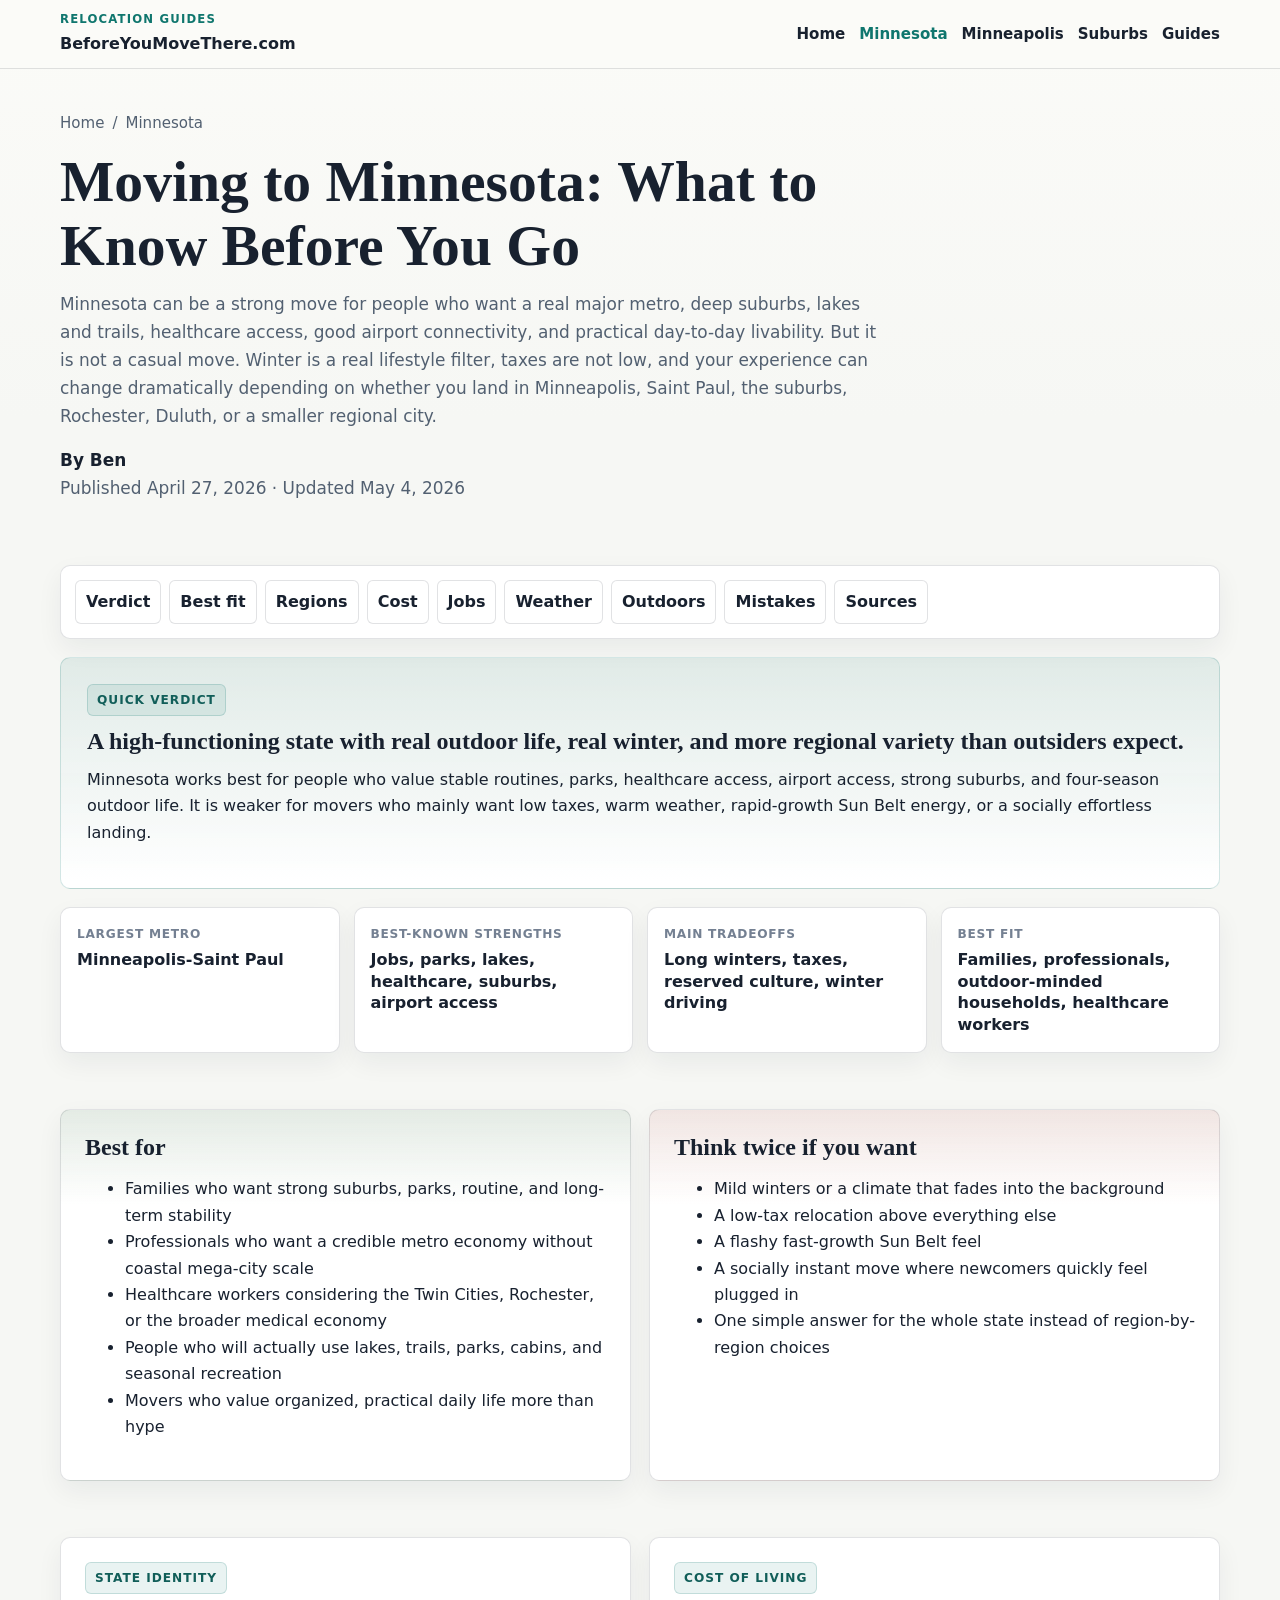
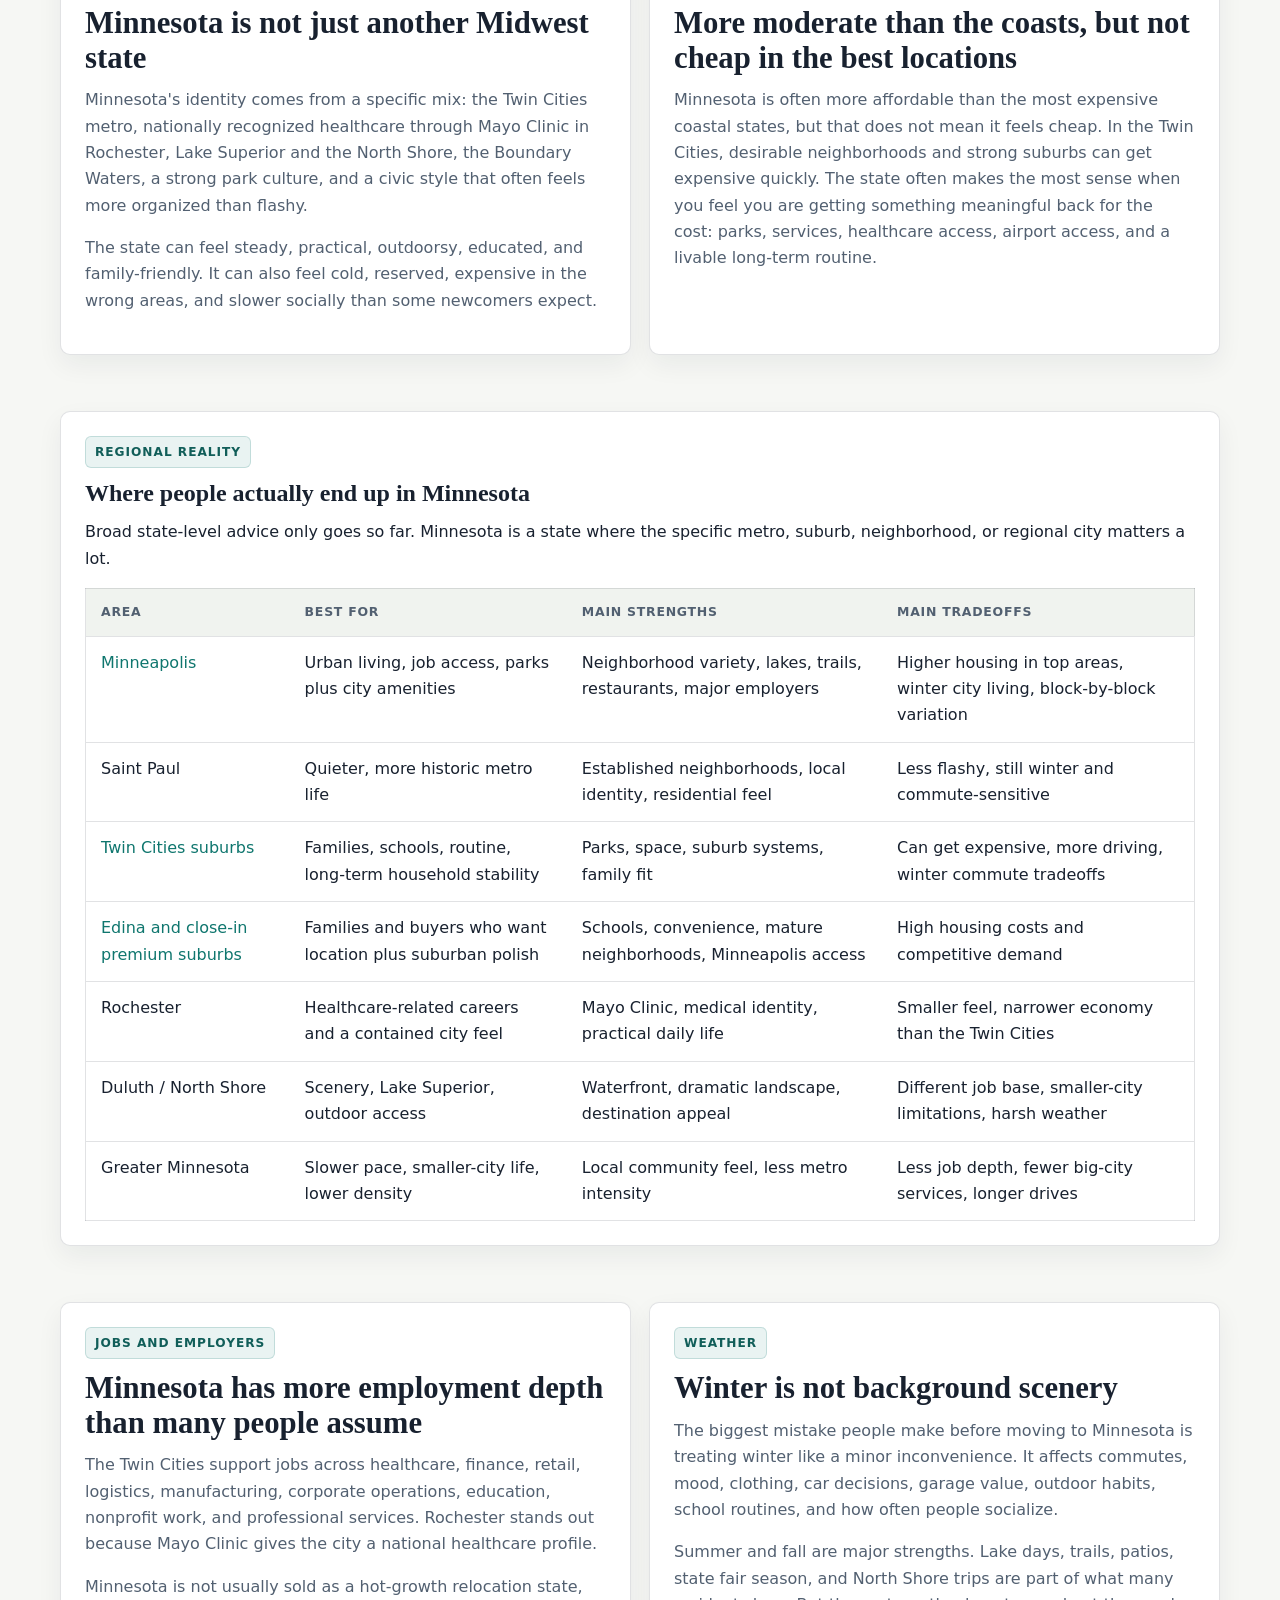
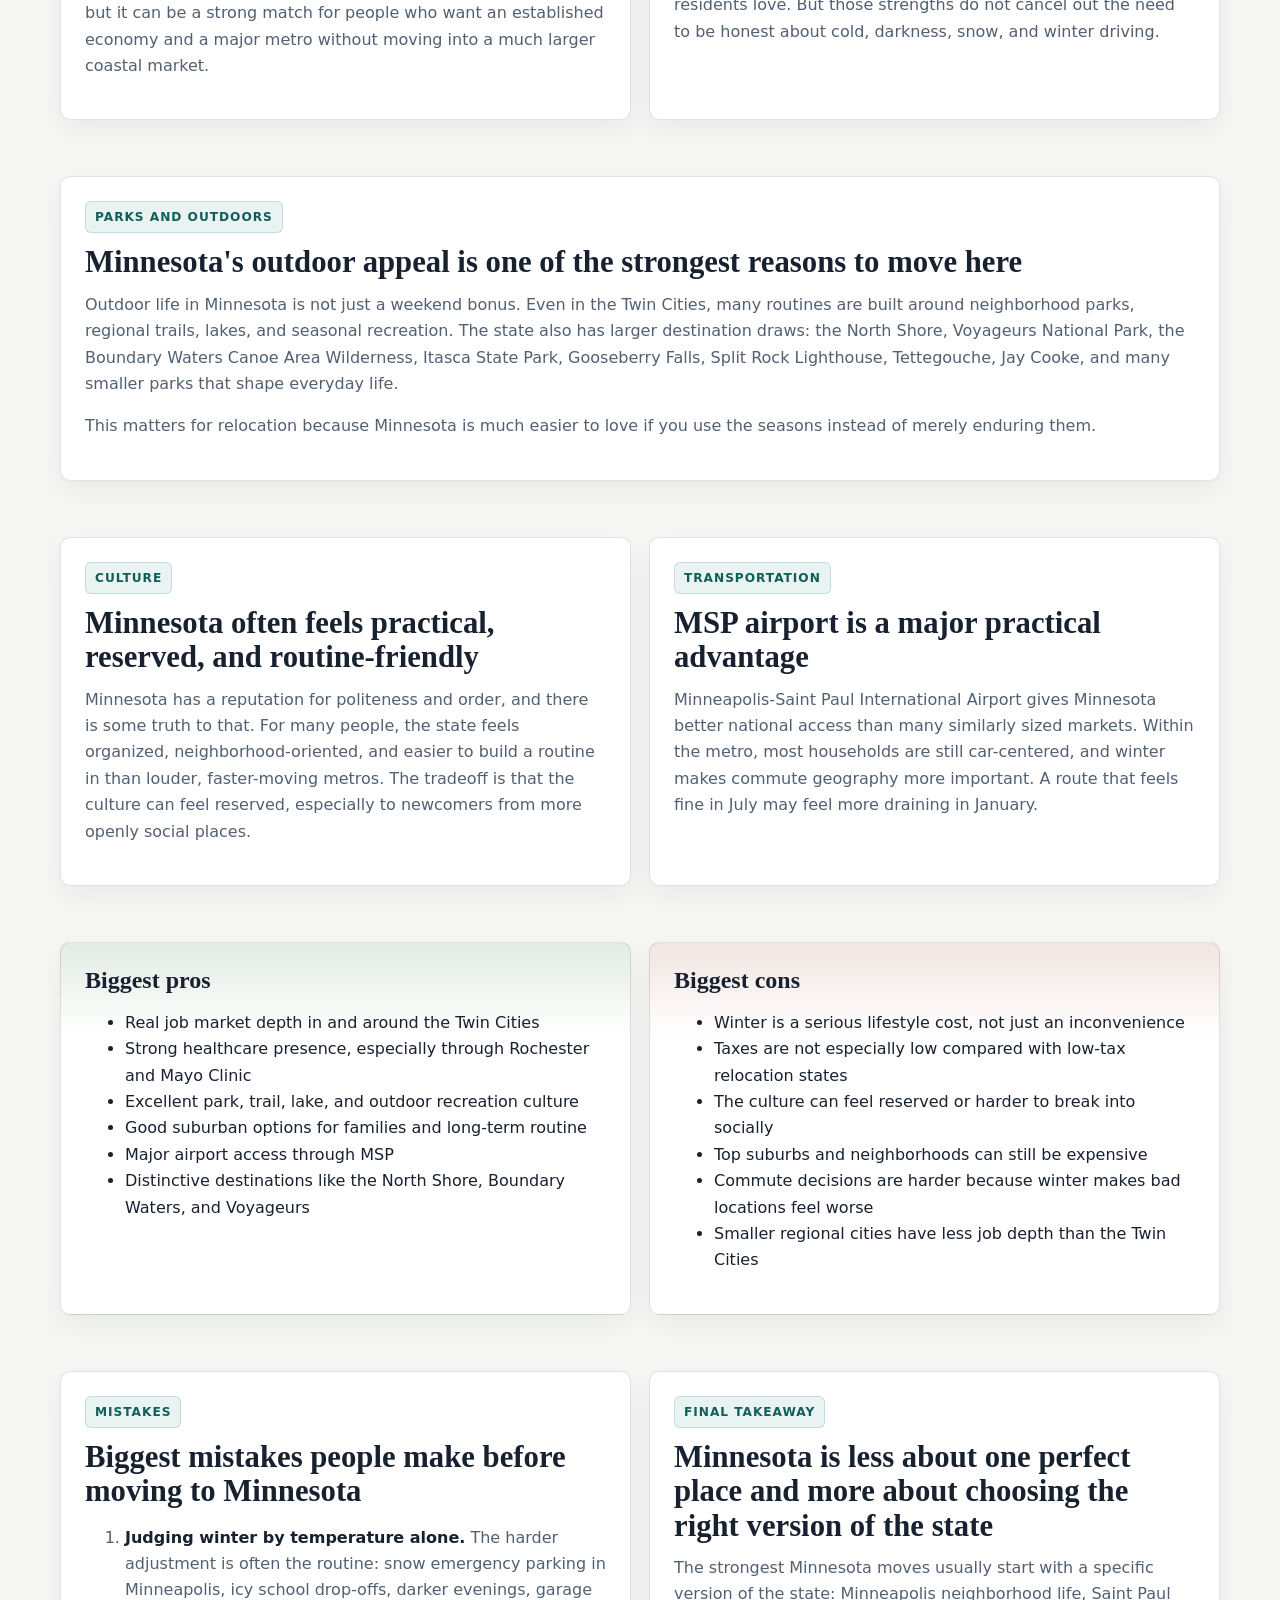
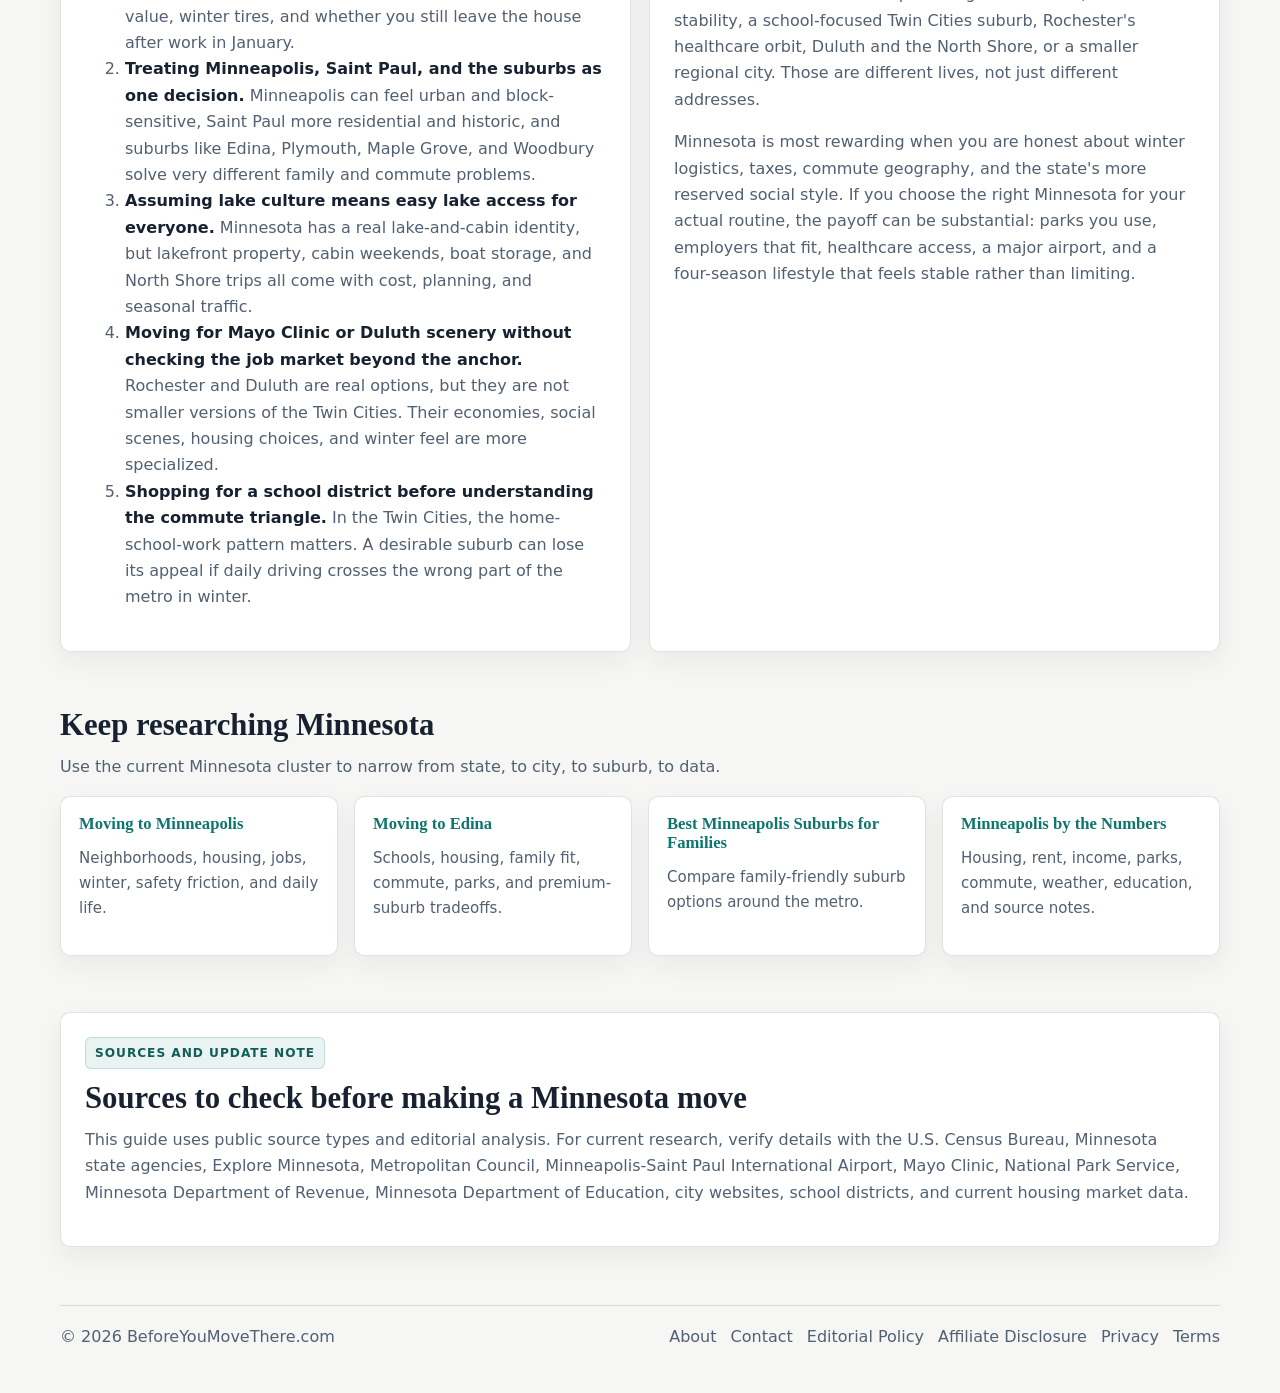
==== commit 1c989b7f: "Sharpen Minnesota relocation mistakes" ====
--- a/states/minnesota/index.html
+++ b/states/minnesota/index.html
@@ -341,25 +341,28 @@
             <span class="kicker">Mistakes</span>
             <h2>Biggest mistakes people make before moving to Minnesota</h2>
             <ol>
-              <li><strong>Underestimating winter.</strong> It affects mood, driving, errands, routines, and social life.</li>
-              <li><strong>Thinking the whole state feels like the Twin Cities.</strong> Rochester, Duluth, and greater Minnesota are very different.</li>
-              <li><strong>Assuming Midwest means cheap.</strong> Some desirable metro areas are not cheap at all.</li>
-              <li><strong>Ignoring commute geography.</strong> A manageable drive in summer can feel worse in January.</li>
-              <li><strong>Choosing only by reputation.</strong> The exact suburb, neighborhood, or regional city matters a lot.</li>
+              <li><strong>Judging winter by temperature alone.</strong> The harder adjustment is often the routine: snow emergency parking in Minneapolis, icy school drop-offs, darker evenings, garage value, winter tires, and whether you still leave the house after work in January.</li>
+              <li><strong>Treating Minneapolis, Saint Paul, and the suburbs as one decision.</strong> Minneapolis can feel urban and block-sensitive, Saint Paul more residential and historic, and suburbs like Edina, Plymouth, Maple Grove, and Woodbury solve very different family and commute problems.</li>
+              <li><strong>Assuming lake culture means easy lake access for everyone.</strong> Minnesota has a real lake-and-cabin identity, but lakefront property, cabin weekends, boat storage, and North Shore trips all come with cost, planning, and seasonal traffic.</li>
+              <li><strong>Moving for Mayo Clinic or Duluth scenery without checking the job market beyond the anchor.</strong> Rochester and Duluth are real options, but they are not smaller versions of the Twin Cities. Their economies, social scenes, housing choices, and winter feel are more specialized.</li>
+              <li><strong>Shopping for a school district before understanding the commute triangle.</strong> In the Twin Cities, the home-school-work pattern matters. A desirable suburb can lose its appeal if daily driving crosses the wrong part of the metro in winter.</li>
             </ol>
           </article>
 
           <article class="info-card prose">
             <span class="kicker">Final takeaway</span>
-            <h2>Minnesota is strongest when your lifestyle matches the full package</h2>
-            <p>
-              Minnesota can be one of the more livable states in the country for the right person.
-              It offers a real metro, strong suburbs, nationally known healthcare, iconic outdoor destinations,
-              and a practical day-to-day lifestyle that many people find balanced and sustainable.
-            </p>
-            <p>
-              But it only works well if you accept winter, taxes, and a culture that may feel more reserved than expected.
-              If those tradeoffs make sense, Minnesota can be a smart long-term move.
+            <h2>Minnesota is less about one perfect place and more about choosing the right version of the state</h2>
+            <p>
+              The strongest Minnesota moves usually start with a specific version of the state:
+              Minneapolis neighborhood life, Saint Paul stability, a school-focused Twin Cities suburb,
+              Rochester's healthcare orbit, Duluth and the North Shore, or a smaller regional city.
+              Those are different lives, not just different addresses.
+            </p>
+            <p>
+              Minnesota is most rewarding when you are honest about winter logistics, taxes, commute geography,
+              and the state's more reserved social style. If you choose the right Minnesota for your actual routine,
+              the payoff can be substantial: parks you use, employers that fit, healthcare access, a major airport,
+              and a four-season lifestyle that feels stable rather than limiting.
             </p>
           </article>
         </div>
